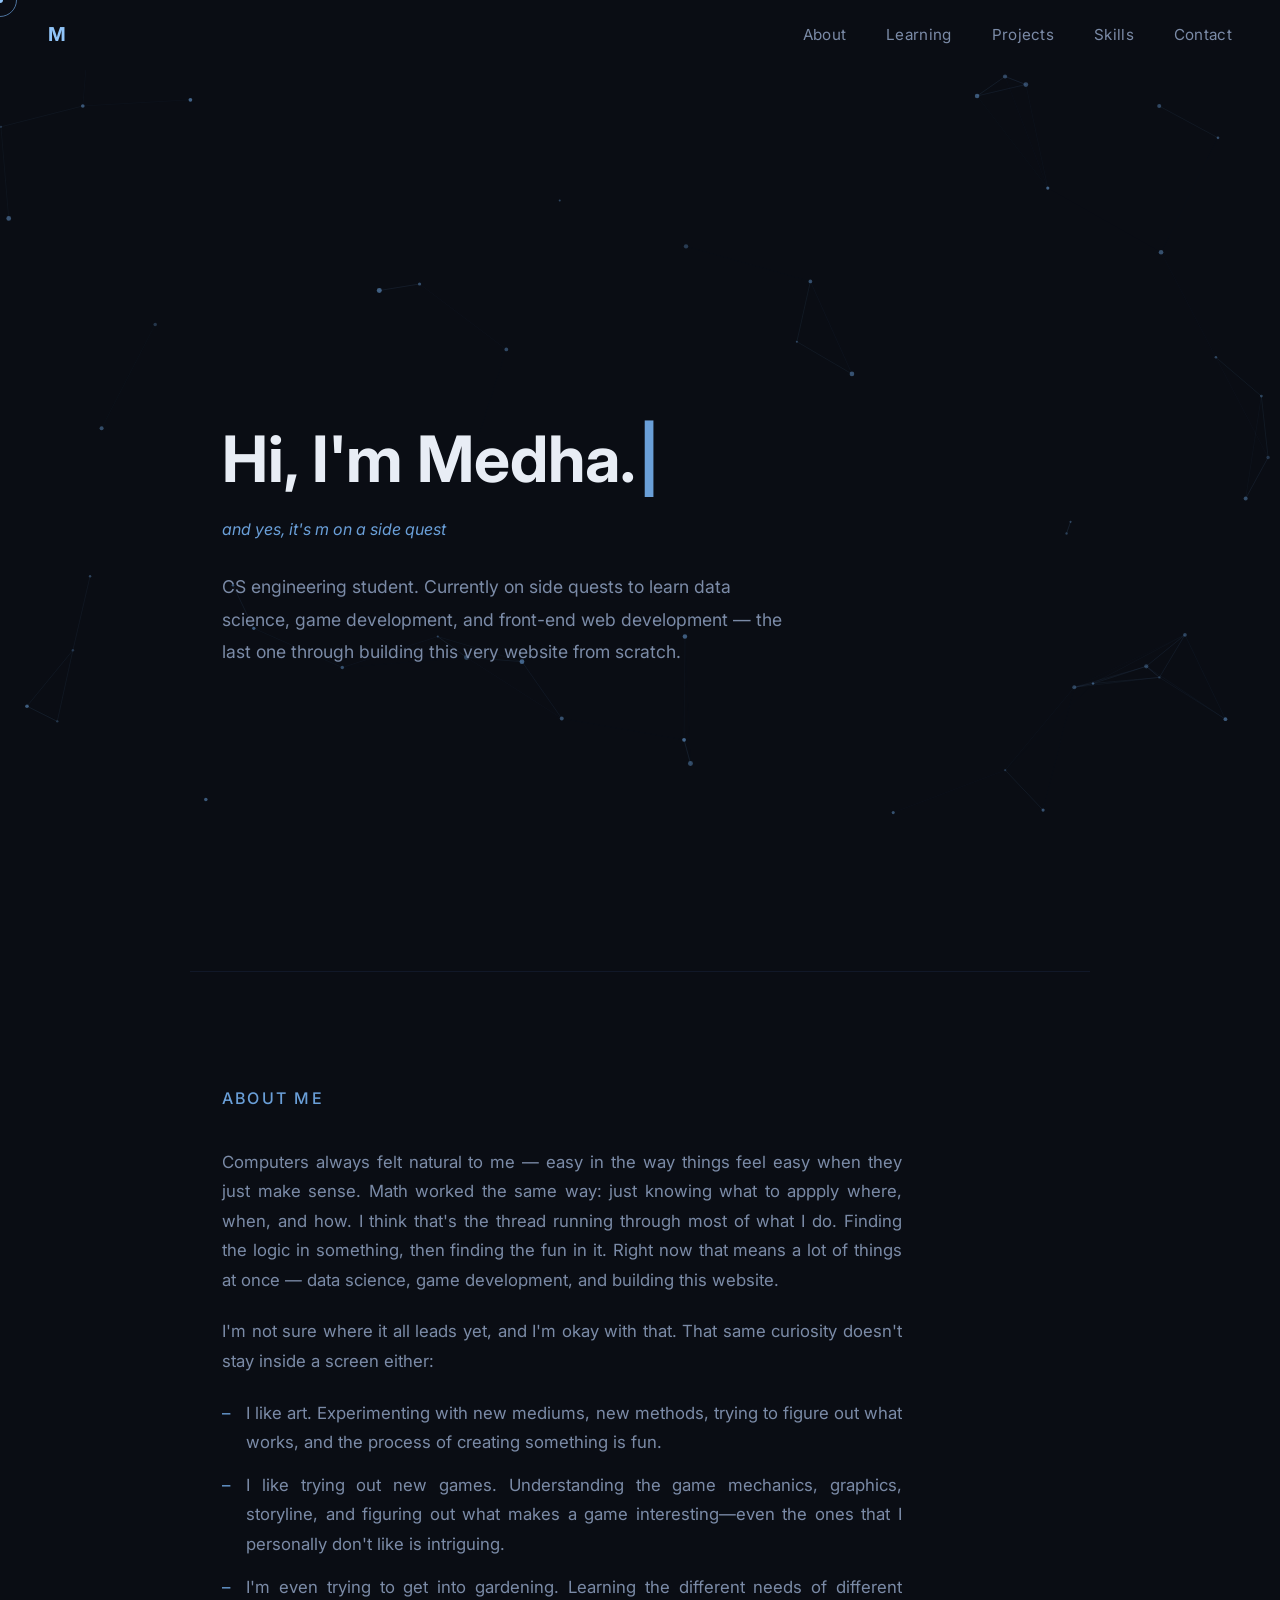
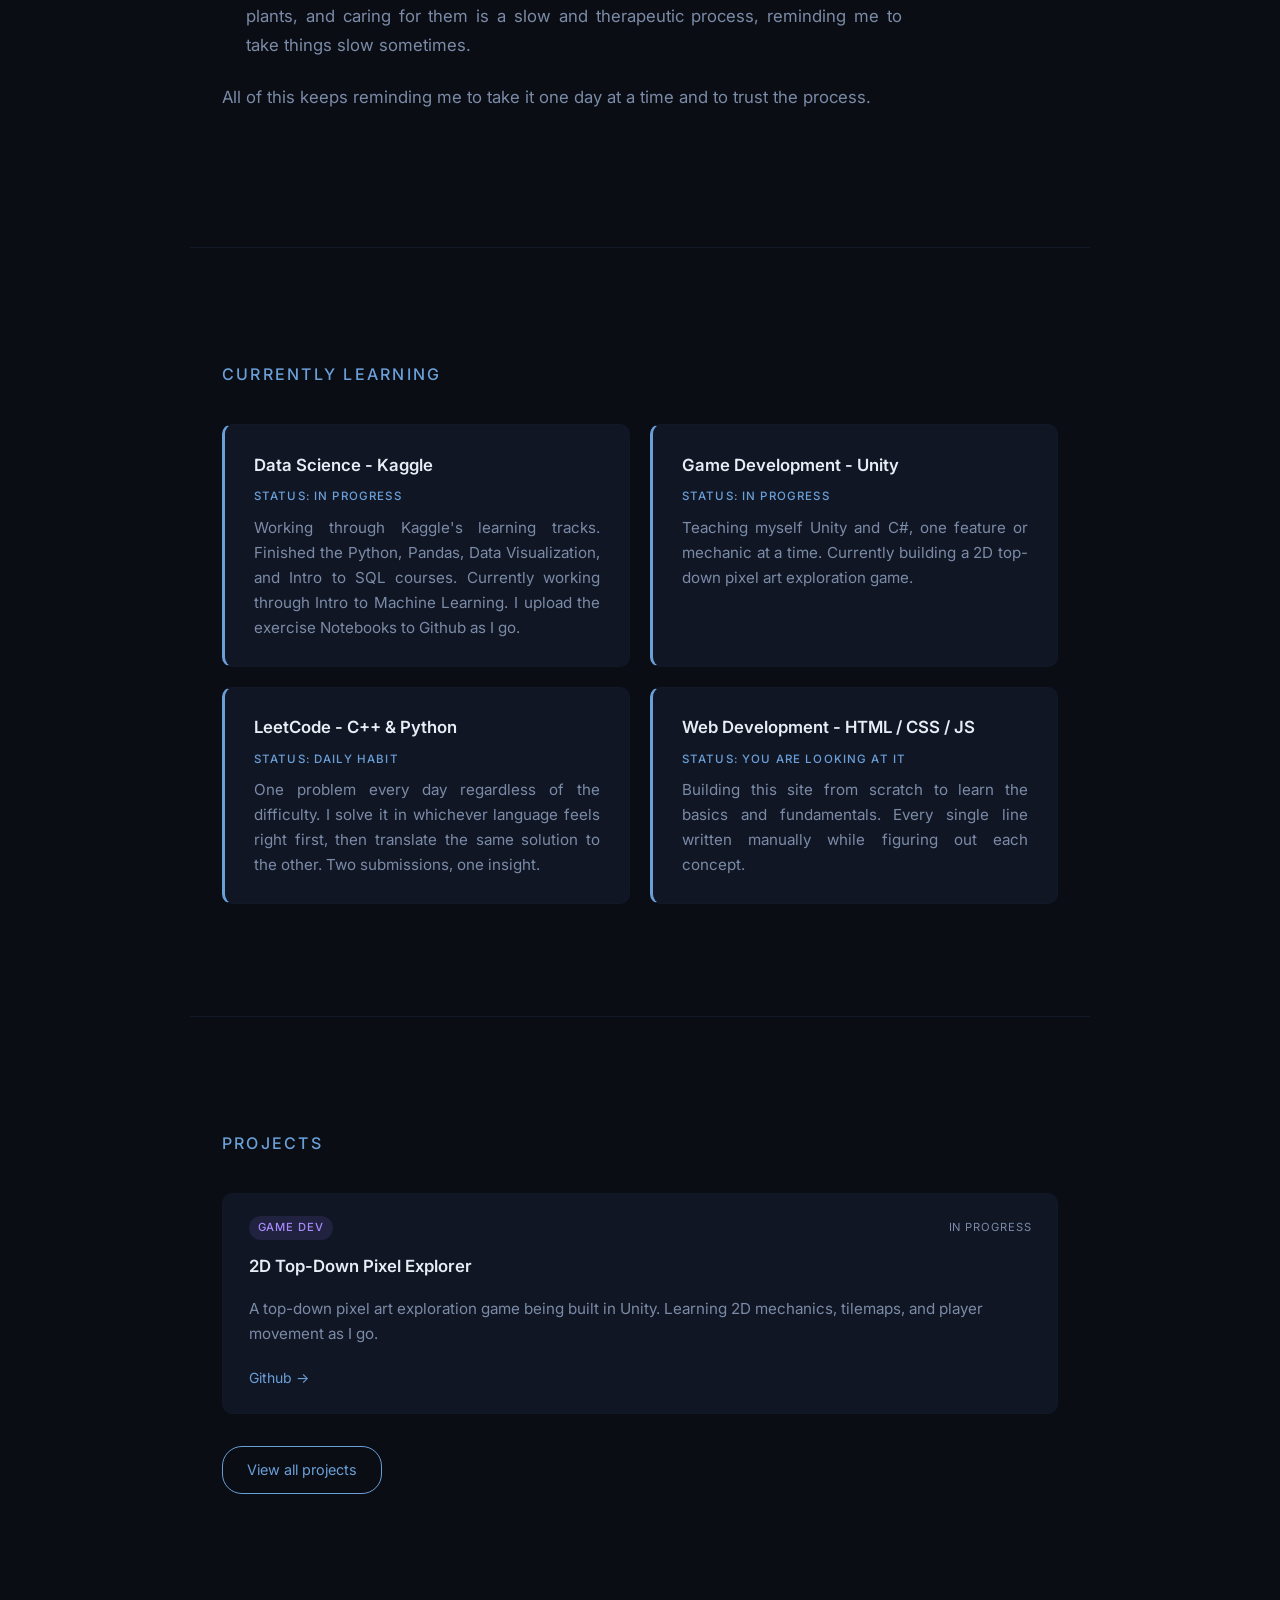
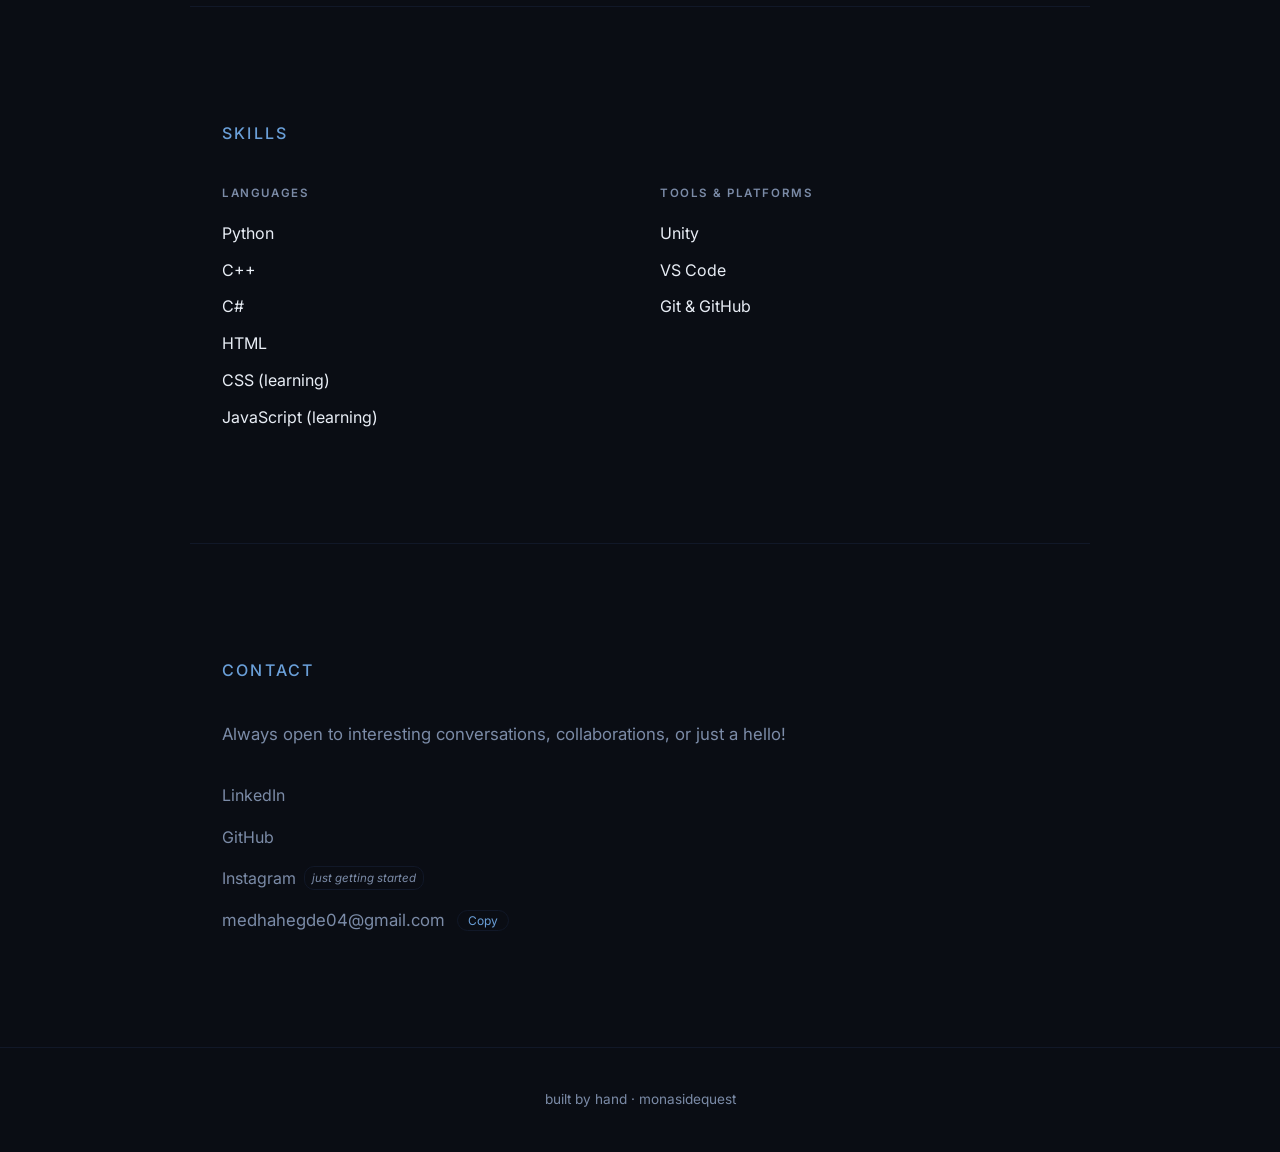
==== index.html @ fda913b6 "Update currently learning descriptions and fix HTML markup" ====
<!DOCTYPE html>
<html lang="en">
    <head>
        <meta charset="UTF-8" />
        <meta name="viewport" content="width=device-width, initial-scale=1.0" />
        <title>monasidequest</title>
        <link rel="preconnect" href="https://fonts.googleapis.com">
        <link href="https://fonts.googleapis.com/css2?family=Inter:wght@400;500;600;700&display=swap" rel="stylesheet">
        <link rel="stylesheet" href="style.css" />
    </head>

    <body>
        <nav id="navbar">
            <a href="#" class="nav-logo">M</a>
             <ul class="nav-links" id="nav-links">
                <li><a href="#about">About</a></li>
                <li><a href="#learning">Learning</a></li>
                <li><a href="#projects">Projects</a></li>
                <li><a href="#skills">Skills</a></li>
                <li><a href="#contact">Contact</a></li>
            </ul>

            <button class="hamburger" id="hamburger" aria-label="Toggle menu">
                <span></span>
                <span></span>
                <span></span>
            </button>
        </nav>
        <div class="nav-overlay" id="nav-overlay"></div>

        <section id="hero">
            <h1 id="hero-title"></h1>
            <p class="hero-tagline fade-in">and yes, it's m on a side quest</p>
            <p class="hero-intro fade-in">
                CS engineering student. Currently on side quests to learn data science,
                game development, and
                front-end web development — the last one through building this very website from scratch.
            </p>
        </section>

        <section id="about">
            <h2 class="reveal">About me</h2>
            <p class="reveal">
                Computers always felt natural to me — easy in the way things feel easy when they just make sense. 
                Math worked the same way: just knowing what to appply where, when, and how. I think that's the thread running 
                through most of what I do. Finding the logic in something, then finding the fun in it. Right now that means a 
                lot of things at once — data science, game development, and building this website. 
            </p>
            <p class="reveal">
                I'm not sure where it all leads yet, and I'm okay with that. 
                That same curiosity doesn't stay inside a screen either:
            </p>
                <ul>
                    <li class="reveal"> I like art. Experimenting with new mediums, new methods, trying to figure out what works, and the process 
                        of creating something is fun. </li>
                    <li class="reveal"> I like trying out new games. Understanding the game mechanics, graphics, storyline, and figuring out what 
                        makes a game interesting—even the ones that I personally don't like is intriguing. </li>
                    <li class="reveal"> I'm even trying to get into gardening. Learning the different needs of different plants, and caring for 
                        them is a slow and therapeutic process, reminding me to take things slow sometimes. </li>
                </ul> 
            <p class="reveal">
                All of this keeps reminding me to take it one day at a time and to trust the process.          
            </p>
            </section>

        <section id="learning">
            <h2 class="reveal">Currently learning</h2>
            <div class="cards-grid">
                <div class="learning-card reveal">
                    <h3>Data Science - Kaggle</h3>
                    <p class="card-status">Status: In Progress</p>
                    <p>
                        Working through Kaggle's learning tracks. Finished the Python, Pandas, Data Visualization, and Intro to SQL courses.
                        Currently working through Intro to Machine Learning.
                        I upload the exercise Notebooks to Github as I go. 
                    </p>
                </div>

                <div class="learning-card reveal">
                    <h3>Game Development - Unity</h3>
                    <p class="card-status">Status: In Progress</p>
                    <p>
                        Teaching myself Unity and C#, one feature or mechanic at a time.
                        Currently building a 2D top-down pixel art exploration game.
                    </p>
                </div>

                <div class="learning-card reveal">
                    <h3>LeetCode - C++ & Python</h3>
                    <p class="card-status">Status: Daily Habit</p>
                    <p>
                        One problem every day regardless of the difficulty. I solve it in whichever language feels right first, then 
                        translate the same solution to the other. Two submissions, one insight.
                    </p>
                </div>

                <div class="learning-card reveal">
                    <h3>Web Development - HTML / CSS / JS</h3>
                    <p class="card-status">Status: You are looking at it</p>
                    <p>
                        Building this site from scratch to learn the basics and fundamentals.
                        Every single line written manually while figuring out each concept.
                    </p>
                </div>
            </div>
        </section>

        <section id="projects">
            <h2>Projects</h2>
            <div class="cards-grid" id="featured-projects"></div>
            <div class="reveal" style="margin-top: 2rem;">
                <a href="projects.html" class="btn">View all projects</a>
            </div>
        </section>
        
        <section id="skills">
            <h2 class="reveal">Skills</h2>
            <div class="skills-grid">
                    <div class="skill-group reveal">
                    <h3>Languages</h3>
                    <ul>
                        <li>Python</li>
                        <li>C++</li>
                        <li>C#</li>
                        <li>HTML</li>
                        <li>CSS (learning)</li>
                        <li>JavaScript (learning)</li>
                    </ul>
                </div>

                <div class="skill-group reveal">
                    <h3>Tools & Platforms</h3>
                    <ul>
                        <li>Unity</li>
                        <li>VS Code</li>
                        <li>Git & GitHub</li>
                    </ul>
                </div>
            </div>
        </section>

        <section id="contact">
            <h2 class="reveal">Contact</h2>
            <p class="reveal" style="color: var(--muted); margin-bottom: 2rem;">
                Always open to interesting conversations, collaborations, or just a hello!
            </p>
            <div class="contact-links reveal">
                <a href="https://in.linkedin.com/in/medhahegde04" target="_blank" class="contact-link">LinkedIn</a>
                <a href="https://github.com/medhahegde04" target="_blank" class="contact-link">GitHub</a>
                <a href="https://instagram.com/thatdevsketchbook" target="_blank" class="contact-link">Instagram
                    <span class="coming-soon">just getting started</span>
                </a>
                <div class="email-row">
                    <span>medhahegde04@gmail.com</span>
                    <button class="copy-btn" onclick="copyEmail()"> Copy </button>
                    <span class="copy-confirm" id="copy-confirm"> Copied! </span>
                </div>
            </div>
        </section>

         <footer>
            <p>built by hand · monasidequest</p>
        </footer>

        <script src="projects-info.js"></script>
        <script src="script.js"></script>
    </body>
</html>
---- style.css ----
/* ---------- RESET ---------- */
/* Removes default margins and paddings of browsers. */
*, *::before, *::after {
    box-sizing: border-box;
    margin: 0;
    padding: 0;
}



/* ---------- CSS VARIABLES ---------- */
/* Defines the palette and settings. Use them with var(--variable-name). */
:root {
    --bg: #0a0d14;
    --surface: #101624;
    --border: #111828;
    --accent: #6a9fd8;
    --highlight: #90c4f8;
    --text: #e8edf5;
    --muted: #7b8ba7;
    --shadow: #6a9fd866;

    --tag-web-bg: #6a9fd826;
    --tag-ds-bg: #90c4f826;
    --tag-gamedev-bg: #8264dc26;
    --tag-other-bg: #64c89626;
 
    --tag-gamedev: #a78bfa;
    --tag-other: #78e3b8;
 
    --border-hover: #6a9fd880;
    --glow-soft: #6a9fd81a;
    --glow-ring: #6a9fd81f;
    --glow-btn: #6a9fd84d;
 

    --font: 'Inter', system-ui, sans-serif;
    --max-width: 900px;
    --section-gap: 7rem;
    --radius: 10px;
}



/* ---------- PARTICLE CANVAS ---------- */
/* Sits behind everything, fixed to the viewport. */
#particle-canvas {
    position: fixed;
    top: 0;
    left: 0;
    width: 100%;
    height: 100%;
    z-index: 0;
    pointer-events: none;
}

/* Push all content above the canvas. */
nav, section, footer, .nav-overlay {
    position: relative;
    z-index: 1;
}



/* ---------- CUSTOM CURSOR ---------- */
/* Hide the default cursor everywhere. */
body, a, button, .filter-btn, .btn {
    cursor: none;
}

/* Small dot — snaps to mouse instantly. */
#cursor-dot {
    width: 6px;
    height: 6px;
    background-color: var(--highlight);
    border-radius: 50%;
    position: fixed;
    top: 0;
    left: 0;
    pointer-events: none;
    z-index: 9999;
    transform: translate(-50%, -50%);
    transition: width 0.15s ease, height 0.15s ease;
}

/* Larger ring — follows with a lag. */
#cursor-ring {
    width: 34px;
    height: 34px;
    border: 1.5px solid var(--accent);
    border-radius: 50%;
    position: fixed;
    top: 0;
    left: 0;
    pointer-events: none;
    z-index: 9998;
    transform: translate(-50%, -50%);
    transition: width 0.2s ease, height 0.2s ease, border-color 0.2s ease;
    opacity: 0.7;
}

/* Both grow when hovering interactive elements. */
body.cursor-hover #cursor-dot {
    width: 8px;
    height: 8px;
}

body.cursor-hover #cursor-ring {
    width: 48px;
    height: 48px;
    border-color: var(--highlight);
    opacity: 1;
}



/* ---------- BODY ---------- */
/* Base style for all the elements in the body. */
body {
    background-color: var(--bg);
    color: var(--text);
    font-family: var(--font);
    font-size: 1.05rem;
    line-height: 1.75;
    padding-top: 4.5rem;
    -webkit-font-smoothing: antialiased;
}



/* ---------- LINKS ---------- */
/* Base style for all the links. */
a {
    color: var(--accent);
    text-decoration: none;
    transition: color 0.2s ease;
}

a:hover {
    color: var(--highlight);
}



/* ---------- NAVIGATION ---------- */
/* Basic styling – fixed to the top of the screen with the logo on the left and links on the right. */
nav {
    position: fixed;
    top: 0; 
    left: 0;
    right: 0;
    z-index: 100;
    background-color: var(--bg);
    border-bottom: 1px solid transparent;
    display: flex;
    align-items: center;
    justify-content: space-between;
    padding: 1.1rem 3rem;
    transition: border-color 0.3s ease, background-color 0.3s ease;
}

/* Scrolled state – added by JS when page scrolls down. */
nav.scrolled {
    border-bottom-color: var(--border);
    background-color: #0a0d14eb;
    backdrop-filter: blur(10px);
}

/* Logo – basic styling. */
.nav-logo {
    font-size: 1.2rem;
    font-weight: 700;
    color: var(--highlight);
    letter-spacing: 0.05em;
    text-decoration: none;
    transition: color 0.2s ease;
}

.nav-logo:hover {
    color: var(--text);
}

/* Navigation links – removes bullet points and displays the links in a row. */
.nav-links {
    display: flex;
    gap: 2.5rem;
    list-style: none;
}

/* Individual navigation links – muted by default and animated underline that grows on hover. */
.nav-links a {
    font-size:  0.95rem;
    color: var(--muted);
    letter-spacing: 0.02em;
    transition: color 0.2s ease;
    position: relative;
    padding-bottom: 3px;
}

.nav-links a::after {
    content: '';
    position: absolute;
    bottom: 0;
    left: 0;
    width: 0;
    height: 1px;
    background-color: var(--accent);
    transition: width 0.25s ease;
}

.nav-links a:hover, .nav-links a.active {
    color: var(--text);
}

.nav-links a.active::after, .nav-links a:hover::after {
    width: 100%;
}



/* ---------- HERO ---------- */
/* Fills content to the screen. */
#hero {
    padding-top: calc(var(--section-gap) + 3rem);
    min-height: 100vh;
    display: flex;
    flex-direction: column;
    justify-content: center;
}

h1 {
    font-size: clamp(2.6rem, 6vw, 4rem);
    font-weight: 700;
    line-height: 1.15;
    color: var(--text);
    margin-bottom: 1rem;
    min-height: 1.2em;
}

/* Blinking cursor animation on title. */
#hero-title::after {
    content: '|';
    color: var(--accent);
    animation: blink 1s step-end infinite;
    margin-left: 2px;
}

@keyframes blink {
    0%, 100% {opacity: 1;}
    50% {opacity: 0;}
}

/* Tagline styling. */
.hero-tagline {
    font-size: 1rem;
    color: var(--accent);
    margin-bottom: 1.75rem;
    font-style: italic;
}

/* Styling intro paragraph. */
.hero-intro {
    font-size: 1.1rem;
    color: var(--muted);
    max-width: 580px;
    line-height: 1.85;
}

/* Elements are visible only after JS finishes typing the tile.  */
.fade-in {
    opacity: 0;
    transition: opacity 0.9s ease;
}

.fade-in.visible {
    opacity: 1;
}



/* ---------- SECTION ---------- */
/* Basic styling for all sections. */
section {
    max-width: var(--max-width);
    margin: 0 auto;
    padding: var(--section-gap) 2rem;
    border-bottom: 1px solid var(--border);
}

section:last-of-type {
    border-bottom: none;
}

/* Basic styling for section titles and subheadings. */
h2 {
    font-size: 1rem;
    font-weight: 500;
    color: var(--accent);
    text-transform: uppercase;
    letter-spacing: 0.14em;
    margin-bottom: 2.25rem;
}

h3 {
    font-size: 1.05rem;
    font-weight: 600;
    color: var(--text);
    margin-bottom: 0.4rem;
}



/* ---------- ABOUT ME SECTION ---------- */
/* Styling for the paragraphs under the "about me" section. */
#about p {
    font-size: 1.05rem;
    color: var(--muted);
    margin-bottom: 1.4rem;
    max-width: 680px;
    text-align: justify;
}

#about ul {
    list-style: none;
    display: flex;
    flex-direction: column;
    gap: 0.85rem;
    margin-bottom: 1.4rem;
    max-width: 680px;
}

#about ul li {
    font-size: 1.05rem;
    color: var(--muted);
    padding-left: 1.5rem;
    position: relative;
    text-align: justify;
}

#about ul li::before {
    content: '–';
    position: absolute;
    left: 0;
    color: var(--accent);
}

/* Reveals elements as page scrolls down. */
.reveal {
    opacity: 0;
    transform: translateY(24px);
    transition: opacity 0.55s ease, transform 0.55s ease;
}

.reveal.visible {
    opacity: 1;
    transform: translateY(0);
}



/* ---------- CURRENTLY LEARNING SECTION ---------- */
/* Styling for cards grid. */
.cards-grid {
    display: grid;
    grid-template-columns: repeat(auto-fit, minmax(280px, 1fr));
    gap: 1.25rem;
}

/* Styling for each learning card. */
.learning-card {
    background-color: var(--surface);
    border: 1px solid var(--border);
    border-left: 3px solid var(--accent);
    border-radius: var(--radius);
    padding: 1.6rem 1.8rem;
    transition: border-left-color 0.25s ease, transform 0.25s ease, box-shadow 0.25s ease;
}

.learning-card:hover {
    border-left-color: var(--highlight);
    transform: translateY(-3px);
    box-shadow: 0 8px 30px var(--shadow);
}

/* Styling for card status. */
.card-status {
    font-size: 0.72rem;
    color: var(--accent);
    text-transform: uppercase;
    letter-spacing: 0.1em;
    margin-bottom: 0.4rem;
    font-weight: 500;
}

/* Styling for card description. */
.learning-card p:last-child {
    font-size: 0.95rem;
    color: var(--muted);
    margin-top: 0.5rem;
    line-height: 1.65;
    text-align: justify;
}



/* ---------- PROJECTS SECTION ---------- */
/* Styling for project cards. */
.project-card {
    background-color: var(--surface);
    border: 1px solid var(--border);
    border-radius: var(--radius);
    padding: 1.4rem 1.6rem;
    display: flex;
    flex-direction: column;
    gap: 0.5rem;
    transition: border-color 0.25s ease, box-shadow 0.25s ease;
}
 
.project-card:hover {
    border-color: var(--border-hover);
    box-shadow: 0 8px 40px var(--glow-ring), 0 0 0 1px var(--glow-soft);
}

.project-card-header {
    display: flex;
    align-items: center;
    justify-content: space-between;
    margin-bottom: 0.25rem;
}

.project-tag {
    font-size: 0.7rem;
    font-weight: 500;
    text-transform: uppercase;
    letter-spacing: 0.08em;
    padding: 2px 9px;
    border-radius: 20px;
}

.tag-web {
    background: var(--tag-web-bg);
    color: var(--accent);
}
.tag-ds {
    background: var(--tag-ds-bg);
    color: var(--highlight);
}
.tag-gamedev {
    background: var(--tag-gamedev-bg);
    color: var(--tag-gamedev);
}
.tag-other {
    background: var(--tag-other-bg);
    color: var(--tag-other);
}

.project-status {
    font-size: 0.7rem;
    color: var(--muted);
    text-transform: uppercase;
    letter-spacing: 0.08em;
}

.project-card p {
    font-size: 0.95rem;
    color: var(--muted);
    line-height: 1.65;
    flex: 1;
}

.project-links {
    margin-top: 0.75rem;
    display: flex;
    gap: 1rem;
}

.project-link {
    font-size: 0.875rem;
    color: var(--accent);
    transition: color 0.2s ease;
}

.project-link:hover {
    color: var(--highlight);
}

.projects-empty {
    font-size: 0.95rem;
    color: var(--muted);
    font-style: italic;
 }

/* Project grid display styling. */
.projects-full-grid {
    display: grid;
    grid-template-columns: repeat(auto-fill, minmax(280px, 1fr));
    gap: 1.25rem;
    margin-top: 1.5rem;
}

/* Styling the filter bar and buttons. */
.filter-bar {
    display: flex;
    gap: 0.75rem;
    flex-wrap: wrap;
    margin-bottom: 0.5rem;
}

.filter-btn {
    background: none;
    border: 1px solid var(--border);
    color: var(--muted);
    font-size: 0.85rem;
    font-family: var(--font);
    padding: 0.45rem 1.1rem;
    border-radius: 20px;
    transition: all 0.2s ease;
}

.filter-btn:hover {
    border-color: var(--accent);
    color: var(--text);
}

.filter-btn.active {
    background-color: var(--accent);
    border-color: var(--accent);
    color: var(--bg);
    font-weight: 600;
}

/* Styling for buttons. */
.btn {
    display: inline-block;
    border: 1px solid var(--accent);
    color: var(--accent);
    font-size: 0.9rem;
    font-family: var(--font);
    padding: 0.65rem 1.5rem;
    border-radius: 20px;
    transition: all 0.25s ease;
    text-decoration: none;
}

.btn:hover {
    background-color: var(--accent);
    color: var(--bg);
    box-shadow: 0 0 20px var(--glow-btn);
}

.hidden {
    display: none;
}



/* ---------- SKILLS SECTION ---------- */
/* Styling the skills grid/section. */
.skills-grid {
    display: grid;
    grid-template-columns: repeat(auto-fit, minmax(180px, 1fr));
    gap: 2.5rem;
}

.skill-group h3 {
    font-size: 0.72rem;
    font-weight: 600;
    color: var(--muted);
    text-transform: uppercase;
    letter-spacing:  0.14em;
    margin-bottom: 1rem;
}

.skill-group ul {
    list-style: none;
    display: flex;
    flex-direction: column;
    gap: 0.55rem;
}

.skill-group ul li {
    font-size: 1rem;
    color: var(--text);
}



/* ---------- CONTACT SECTION ---------- */
/* Styling the links. */
.contact-links {
    display: flex;
    flex-direction: column;
    gap: 0.85rem;
    align-items: flex-start;
}

.contact-link {
    display: inline-flex;
    align-items: center;
    gap: 0.5rem;
    font-size: 1rem;
    color: var(--muted);
    background: none;
    border: none;
    font-family: var(--font);
    cursor: pointer;
    padding: 0;
    transition: color 0.2s ease;
    text-decoration: none;
}

.contact-link:hover {
    color: var(--text);
}

.coming-soon {
    font-size: 0.72rem;
    color: var(--muted);
    border: 1px solid var(--border);
    padding: 1px 7px;
    border-radius: 10px;
    font-style: italic;
}

.copy-confirm {
    font-size: 0.78rem;
    color: var(--accent);
    opacity: 0;
    transition: opacity 0.2s ease;
}

.copy-confirm.show { 
    opacity: 1; 
}

.email-row {
    display: flex;
    align-items: center;
    gap: 0.75rem;
    color: var(--muted);
}

.copy-btn {
    font-size: 0.75rem;
    font-family: var(--font);
    color: var(--accent);
    background: none;
    border: 1px solid var(--border);
    padding: 2px 10px;
    border-radius: 20px;
    cursor: pointer;
    transition: all 0.2s ease;
}

.copy-btn:hover {
    background-color: var(--accent);
    color: var(--bg);
    border-color: var(--accent);
}



/* ---------- FOOTER ---------- */
/* Styling for the footer. */
footer {
    text-align: center;
    padding: 2.5rem;
    font-size: 0.85rem;
    color: var(--muted);
    border-top: 1px solid var(--border);
}



/* ---------- RESPONSIVE ---------- */
/* Adjustments for mobile screens. */
@media (max-width: 700px) {
    section {
        padding: 4.5rem 1.5rem;
    }

    h1 {
        font-size: clamp(2rem, 10vw, 2.8rem);
    }
    
    /* Overlay behind the dropdown menu. */
    .nav-overlay {
        display: none;
        position: fixed;
        top: 0;
        left: 0;
        right: 0;
        bottom: 0;
        background-color: #0a0d1480;
        z-index: 99;
    }

    .nav-overlay.open {
        display: block;
    }

    /* Hamburger button. */
    .hamburger {
        display: flex;
        flex-direction: column;
        gap: 5px;
        background: none;
        border: none;
        outline: none;
        cursor: pointer;
        padding: 4px;
        z-index: 200;
    }

    .hamburger span {
        display: block;
        width: 20px;
        height: 1.5px;
        background-color: var(--muted);
        border-radius: 2px;
        transition: transform 0.3s ease, opacity 0.3s ease;
    }

    /* Animate hamburger into an X when menu is open. */
    .hamburger.open span:nth-child(1) {
        transform: translateY(7px) rotate(45deg);
    }

    .hamburger.open span:nth-child(2) {
        opacity: 0;
    }

    .hamburger.open span:nth-child(3) {
        transform: translateY(-7px) rotate(-45deg);
    }

    /* Hide the nav links by default on mobile. */
    .nav-links {
        display: none;
        flex-direction: column;
        gap: 0;
        position: absolute;
        top: 100%;
        left: 0;
        right: 0;
        background-color: var(--surface);
        border-bottom: 1px solid var(--border);
        padding: 0.5rem 0;
        list-style: none;
    }

    .nav-links.open {
        display: flex;
    }

    .nav-links li a {
        display: block;
        padding: 0.85rem 1.5rem;
        font-size: 0.95rem;
        color: var(--muted);
        border-left: 2px solid transparent;
        transition: color 0.2s ease, border-color 0.2s ease, background-color 0.2s ease;
    }

    .nav-links li a:hover, .nav-links li a.active {
        color: var(--text);
        border-left-color: var(--accent);
        background-color: var(--bg);
    }

    .nav-links a::after {
        display: none;
    }
}

/* Hide hamburger on desktop. */
@media (min-width: 701px) {
    .hamburger {
        display: none;
    }
}
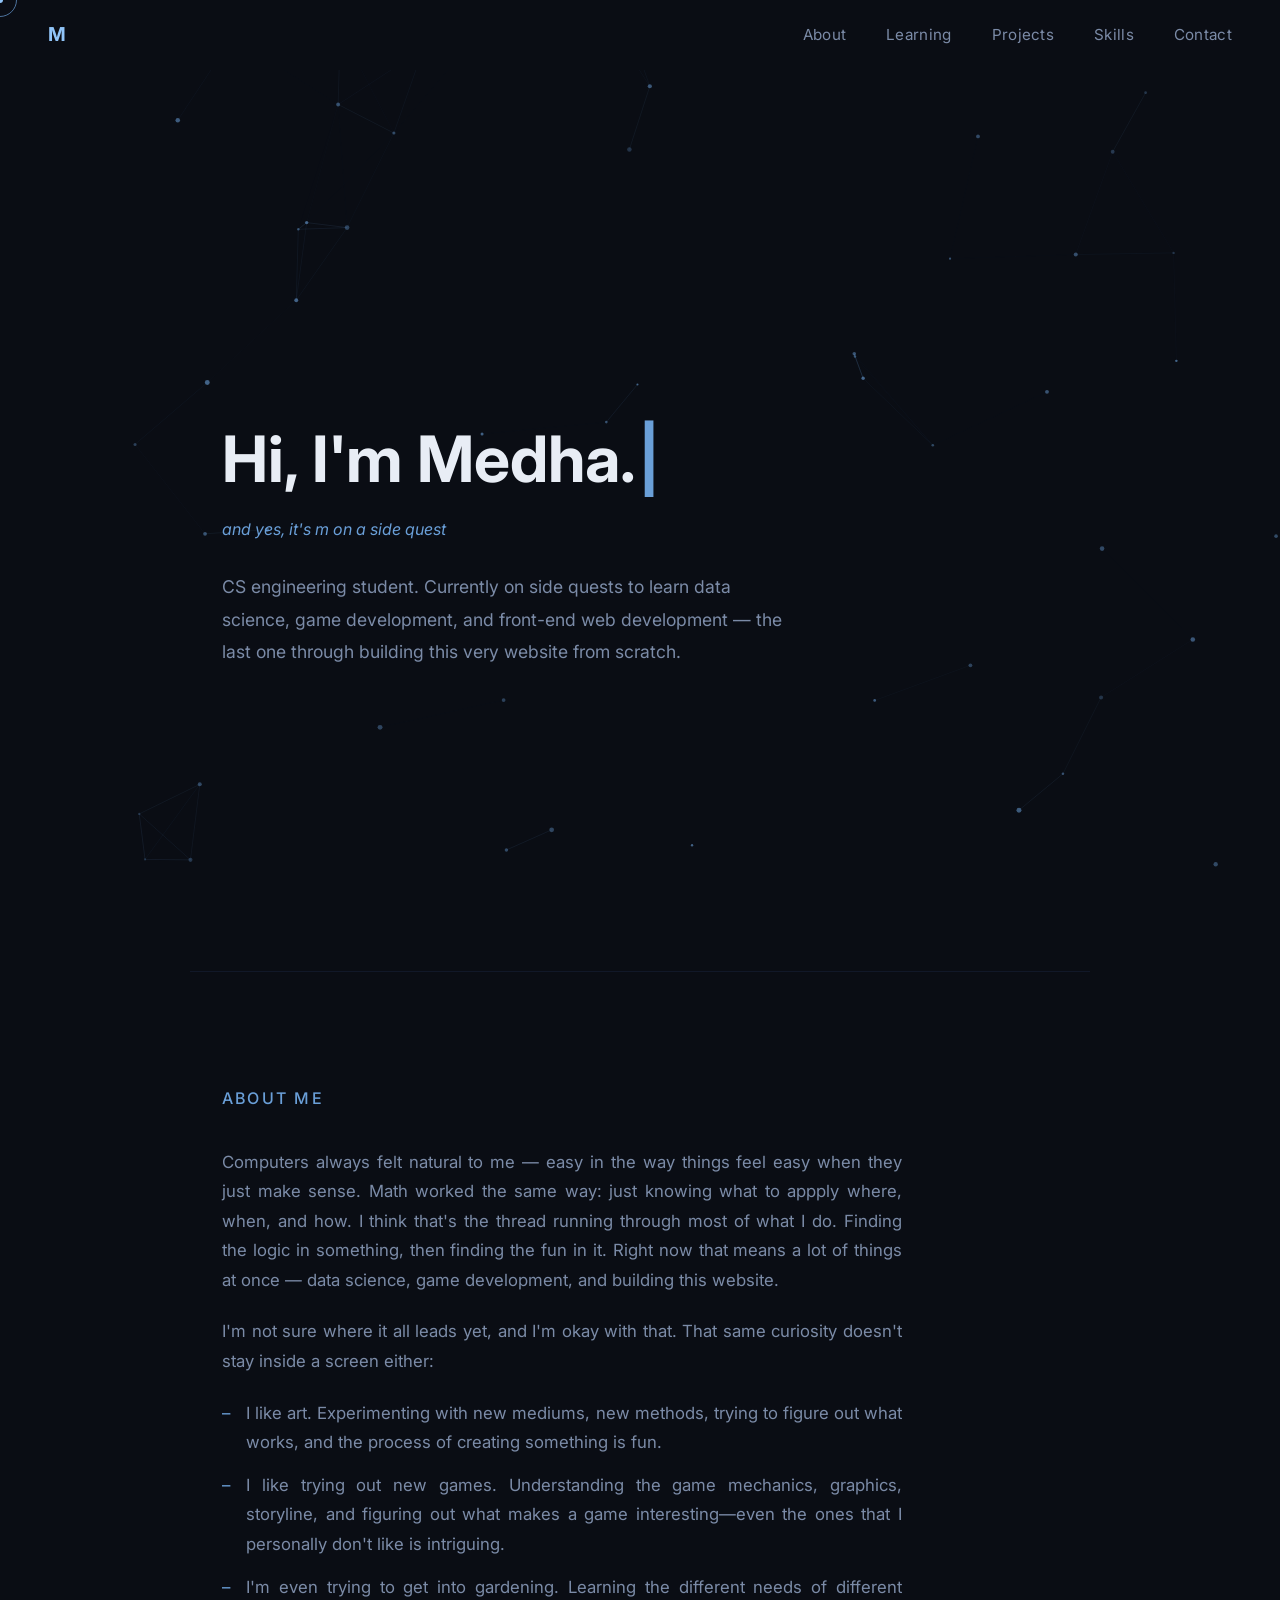
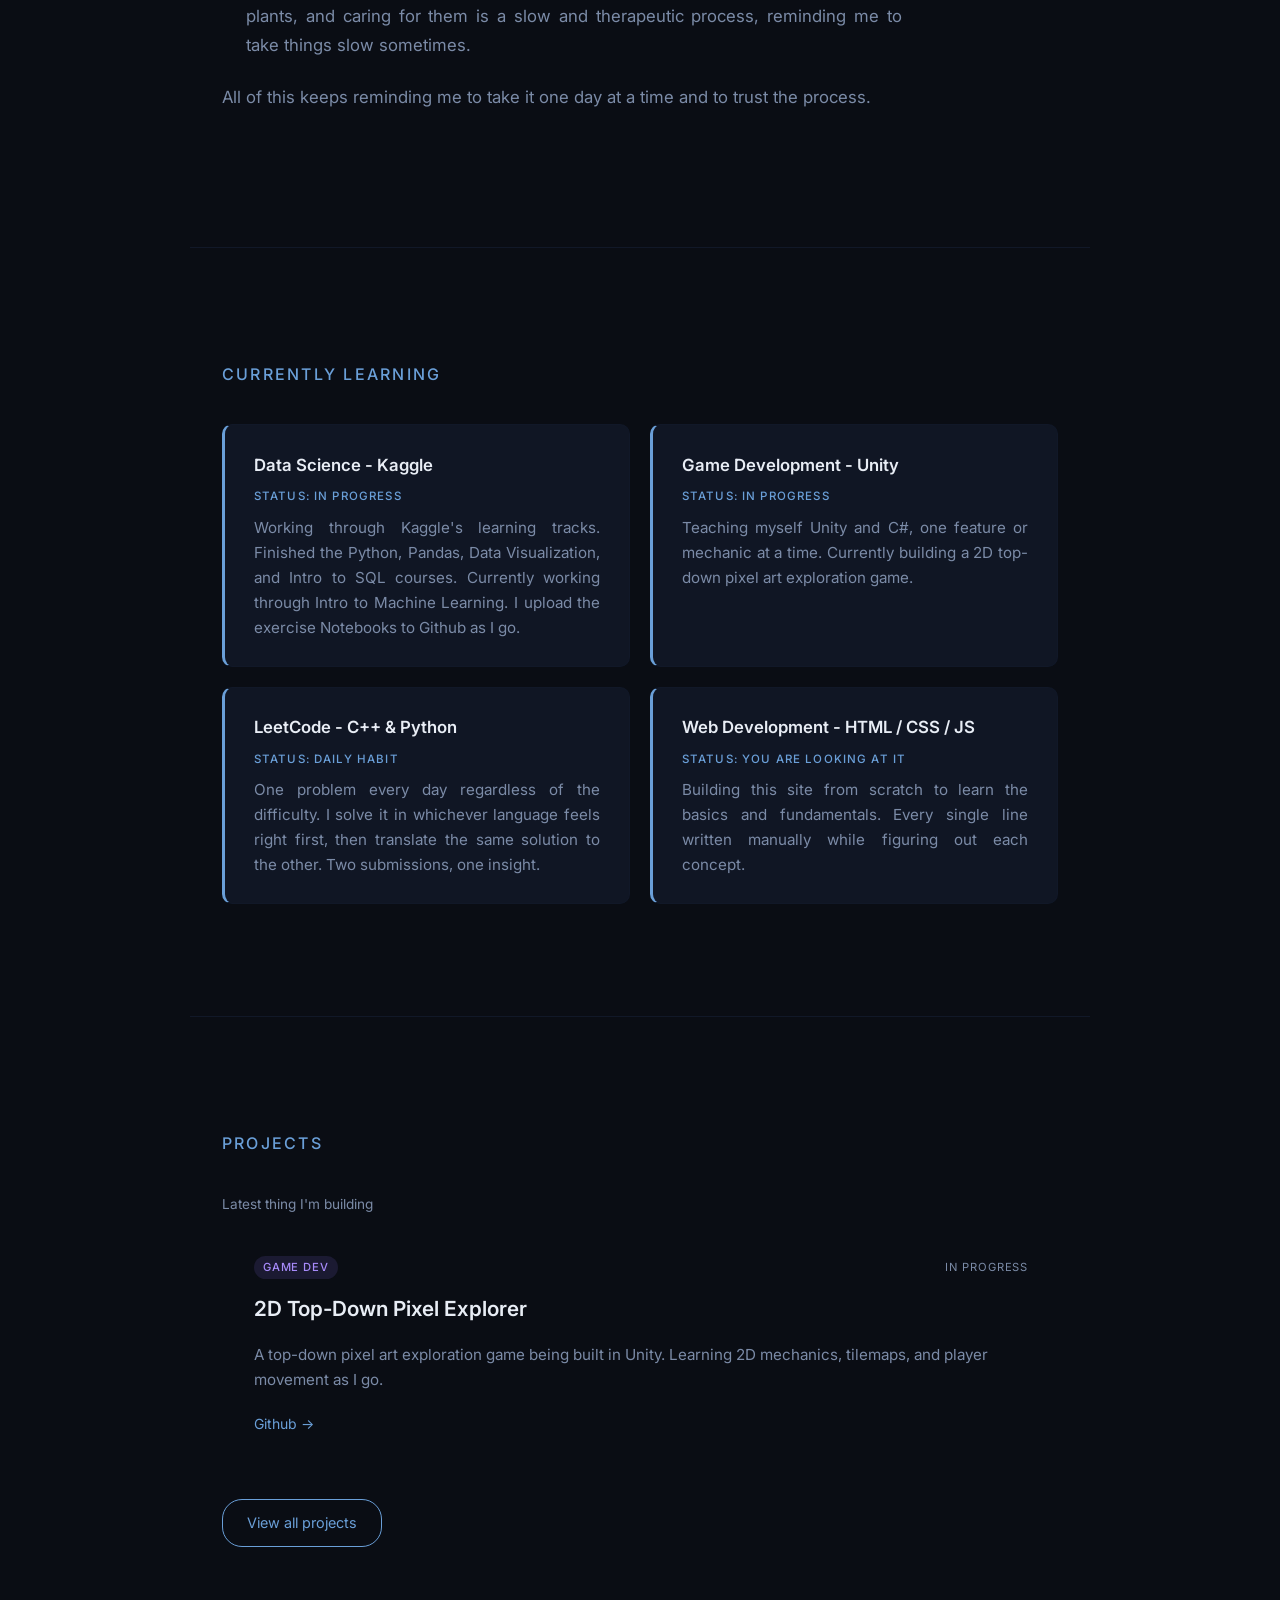
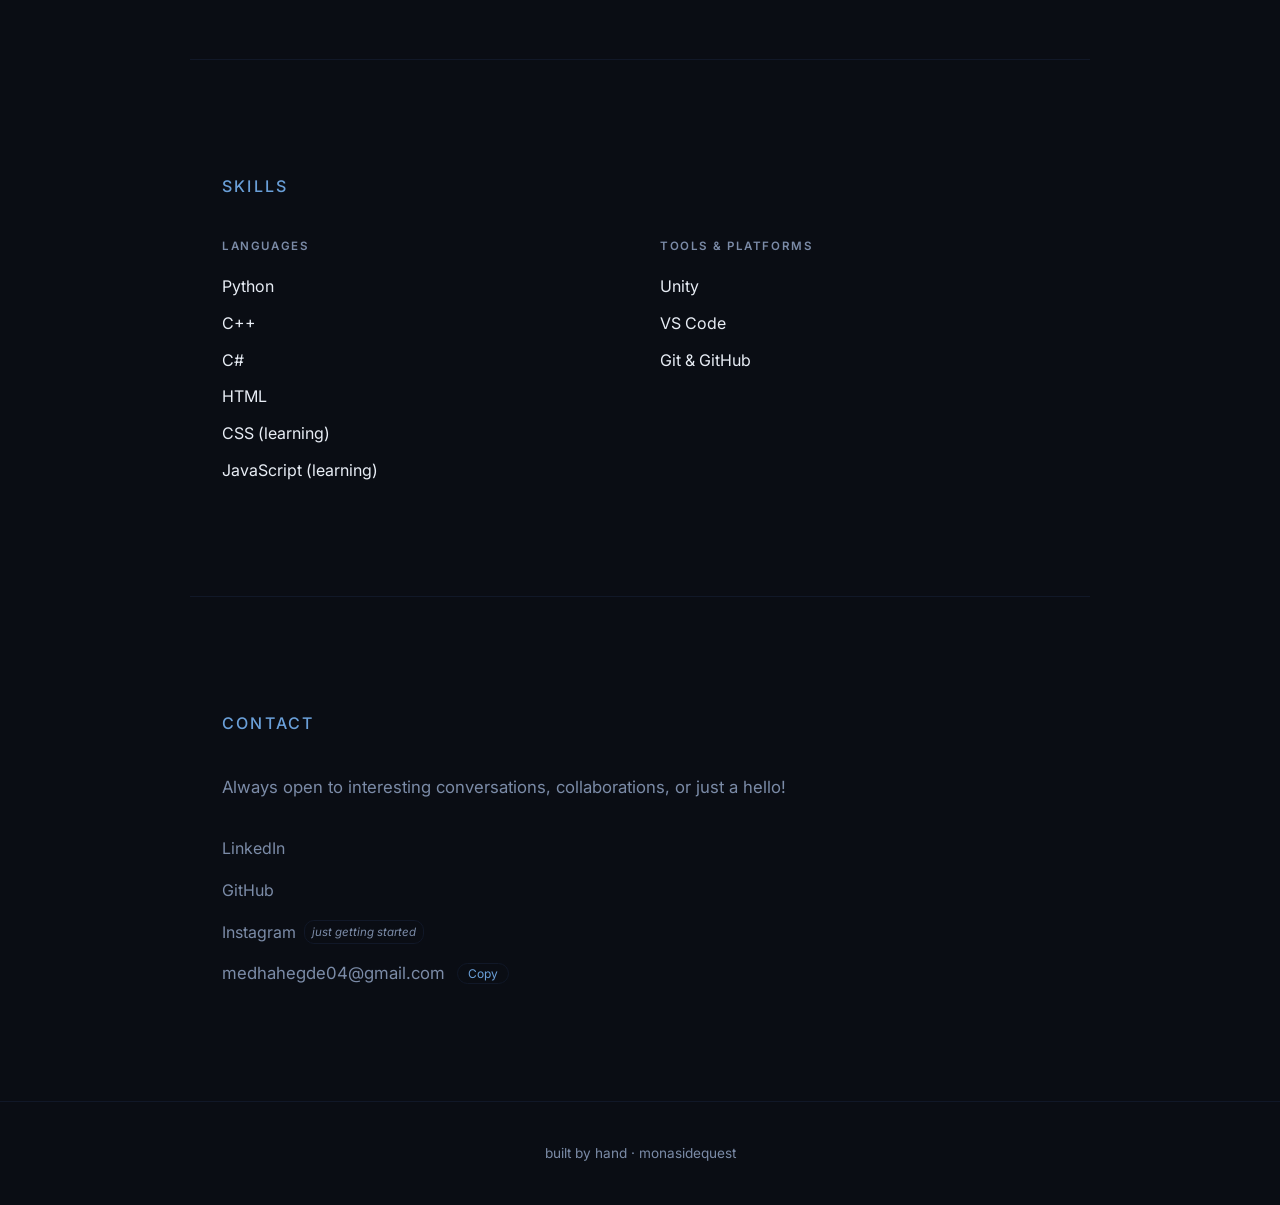
==== commit 5cdd72e0: "Add featured project layout with tilt effect" ====
--- a/index.html
+++ b/index.html
@@ -107,7 +107,8 @@
 
         <section id="projects">
             <h2>Projects</h2>
-            <div class="cards-grid" id="featured-projects"></div>
+            <p class="reveal projects-eyebrow">Latest thing I'm building</p>
+            <div class="cards-grid featured-single" id="featured-projects"></div>
             <div class="reveal" style="margin-top: 2rem;">
                 <a href="projects.html" class="btn">View all projects</a>
             </div>
--- a/style.css
+++ b/style.css
@@ -405,6 +405,35 @@
 
 /* ---------- PROJECTS SECTION ---------- */
 /* Styling for project cards. */
+.featured-single .project-card {
+    background-color: transparent;
+    border: 1px solid transparent;
+    border-left: 3px solid transparent;
+    border-radius: var(--radius);
+    padding: 1.8rem 1.8rem;
+    transition: background-color 0.3s ease, border-color 0.3s ease,
+                transform 0.15s ease, box-shadow 0.3s ease;
+    transform-style: preserve-3d;
+    will-change: transform;
+}
+
+.featured-single .project-card h3 {
+    font-size: 1.3rem;
+}
+
+.featured-single .project-card:hover {
+    background-color: var(--surface);
+    border-color: var(--border);
+    border-left-color: var(--highlight);
+    box-shadow: 0 12px 45px var(--glow-ring), 0 0 0 1px var(--glow-soft);
+}
+
+.projects-eyebrow {
+    font-size: 0.85rem;
+    color: var(--muted);
+    margin-bottom: 0.6rem;
+}
+
 .project-card {
     background-color: var(--surface);
     border: 1px solid var(--border);
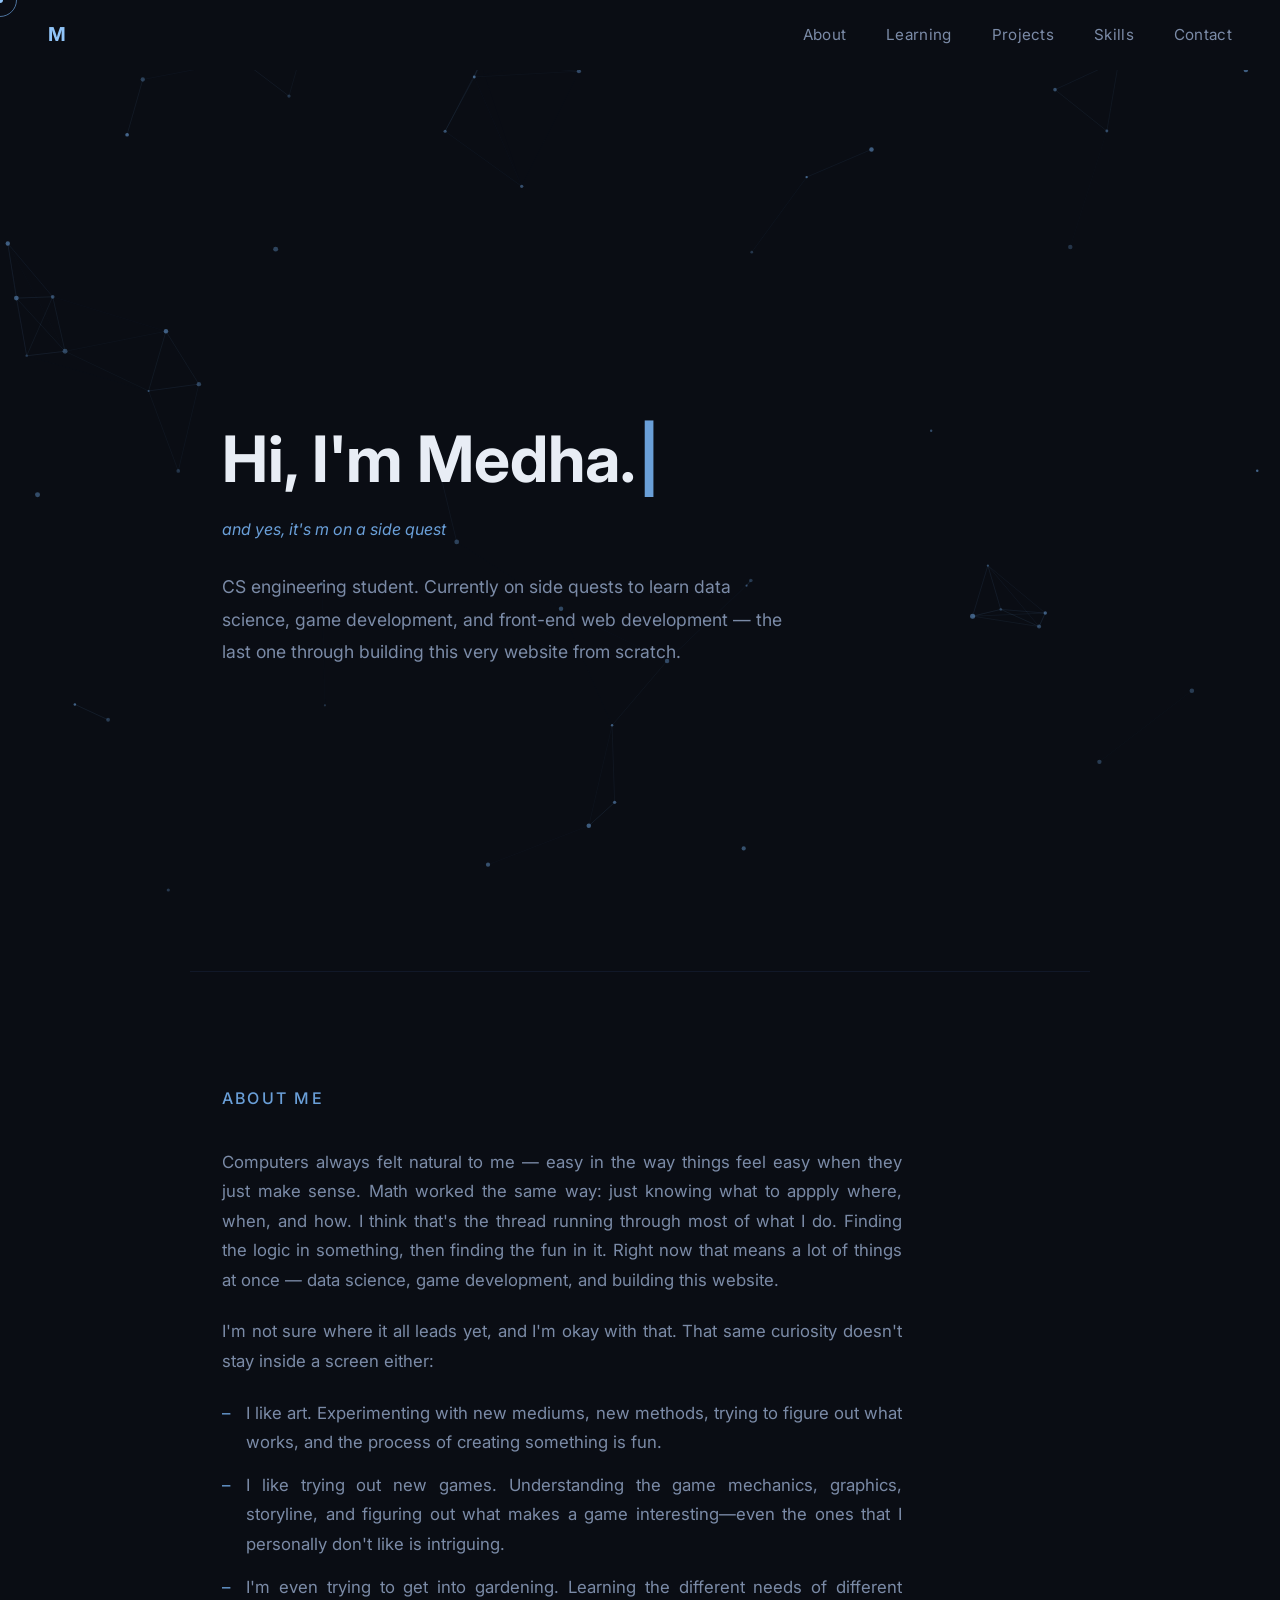
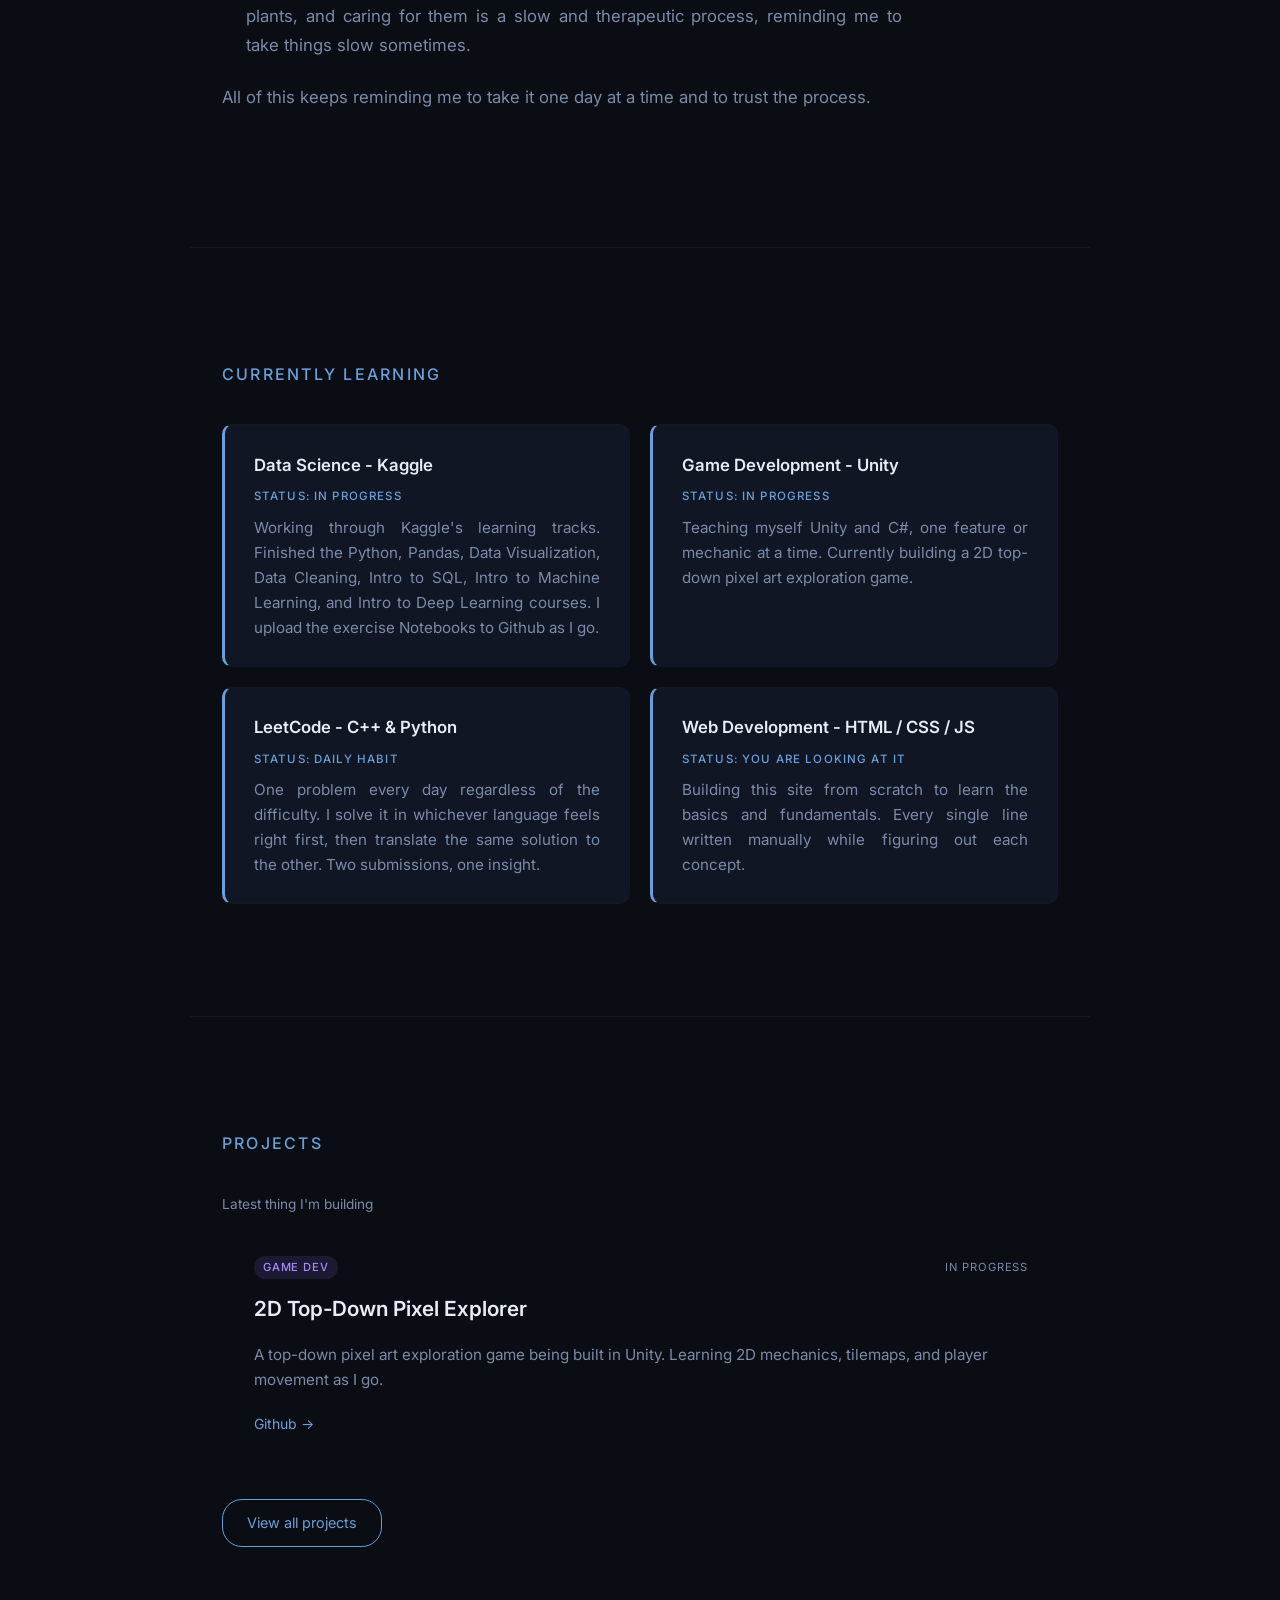
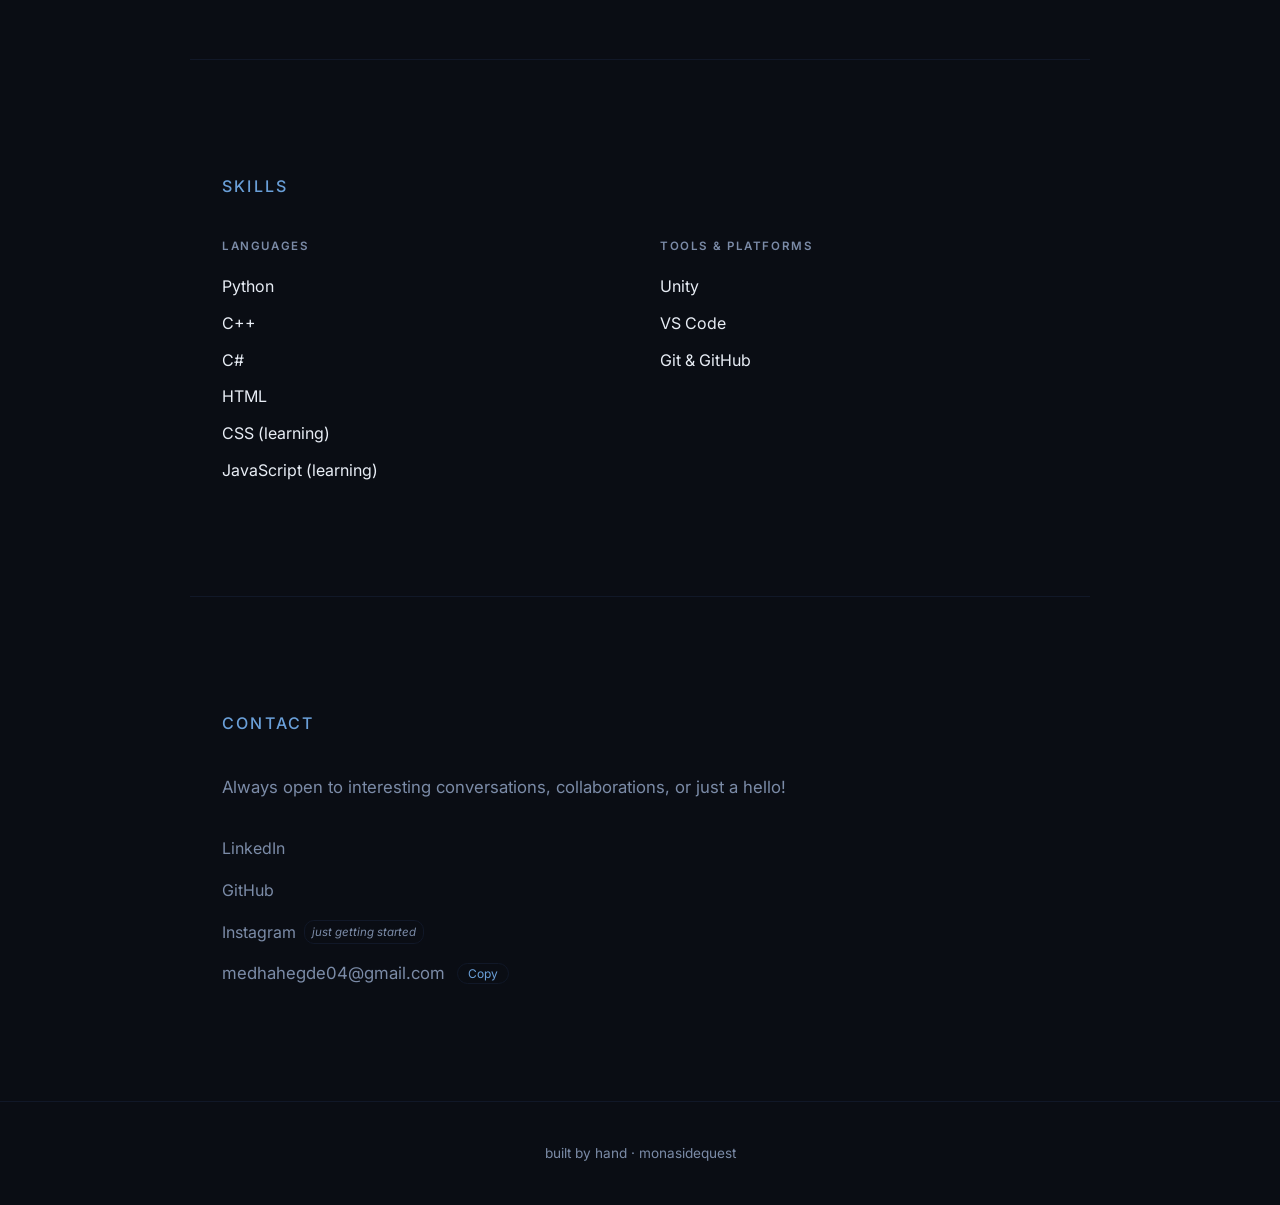
==== commit 8e822947: "Update Kaggle course progress" ====
--- a/index.html
+++ b/index.html
@@ -70,8 +70,7 @@
                     <h3>Data Science - Kaggle</h3>
                     <p class="card-status">Status: In Progress</p>
                     <p>
-                        Working through Kaggle's learning tracks. Finished the Python, Pandas, Data Visualization, and Intro to SQL courses.
-                        Currently working through Intro to Machine Learning.
+                        Working through Kaggle's learning tracks. Finished the Python, Pandas, Data Visualization, Data Cleaning, Intro to SQL, Intro to Machine Learning, and Intro to Deep Learning courses.
                         I upload the exercise Notebooks to Github as I go. 
                     </p>
                 </div>
--- a/style.css
+++ b/style.css
@@ -807,4 +807,54 @@
     .hamburger {
         display: none;
     }
+}
+
+
+
+/* ---------- CREATIVE SECTION ---------- */
+.creative-grid {
+    display: grid;
+    grid-template-columns: repeat(auto-fill, minmax(220px, 1fr));
+    gap: 1.25rem;
+    margin-top: 1.5rem;
+}
+
+.creative-card {
+    background-color: var(--surface);
+    border: 1px solid var(--border);
+    border-radius: var(--radius);
+    overflow: hidden;
+    transition: border-color 0.25s ease, box-shadow 0.25s ease, transform 0.25s ease;
+}
+
+.creative-card:hover {
+    border-color: var(--border-hover);
+    box-shadow: 0 8px 40px var(--glow-ring), 0 0 0 1px var(--glow-soft);
+    transform: translateY(-3px);
+}
+
+.creative-card img {
+    width: 100%;
+    height: 200px;
+    object-fit: cover;
+    display: block;
+}
+
+.creative-card-body {
+    padding: 0.9rem 1.1rem;
+}
+
+.creative-card-body .project-tag {
+    margin-bottom: 0.5rem;
+    display: inline-block;
+}
+
+.creative-card-body h3 {
+    font-size: 0.95rem;
+    margin-bottom: 0.15rem;
+}
+
+.creative-card-body p {
+    font-size: 0.82rem;
+    color: var(--muted);
 }
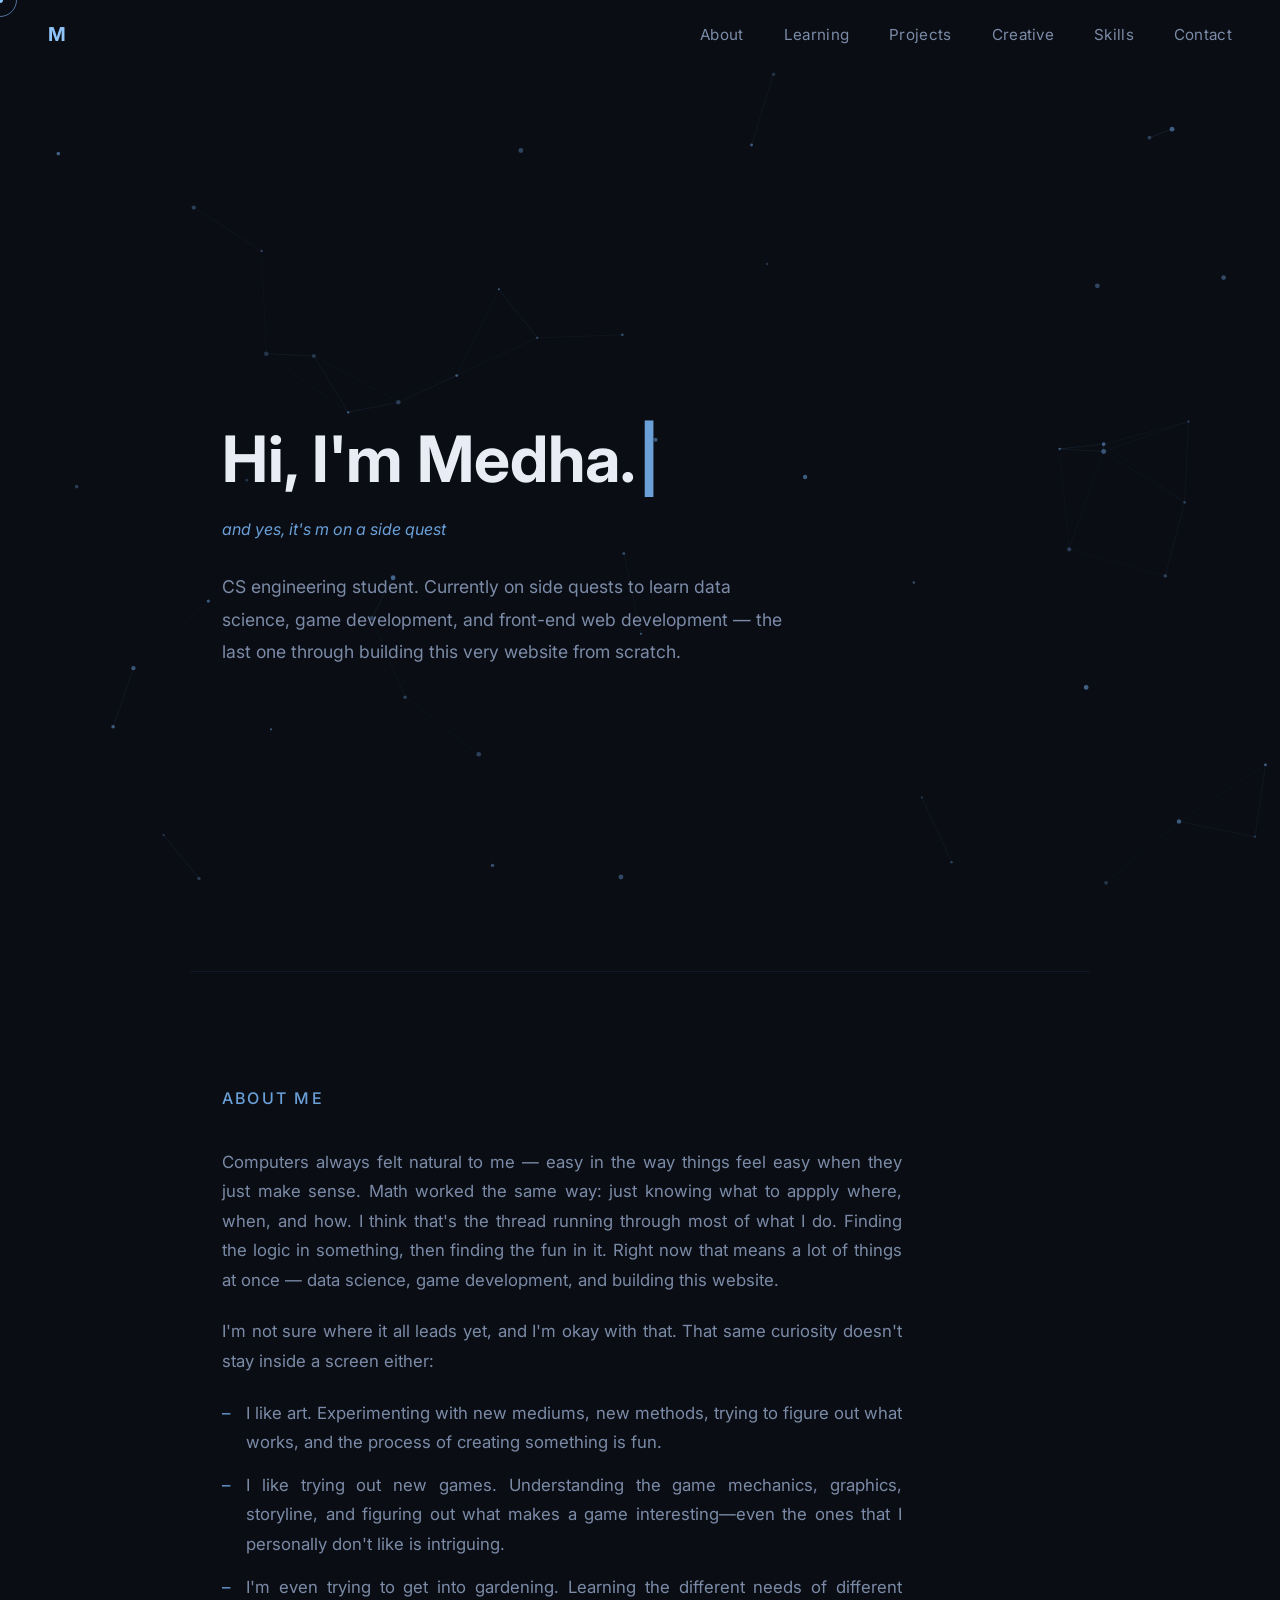
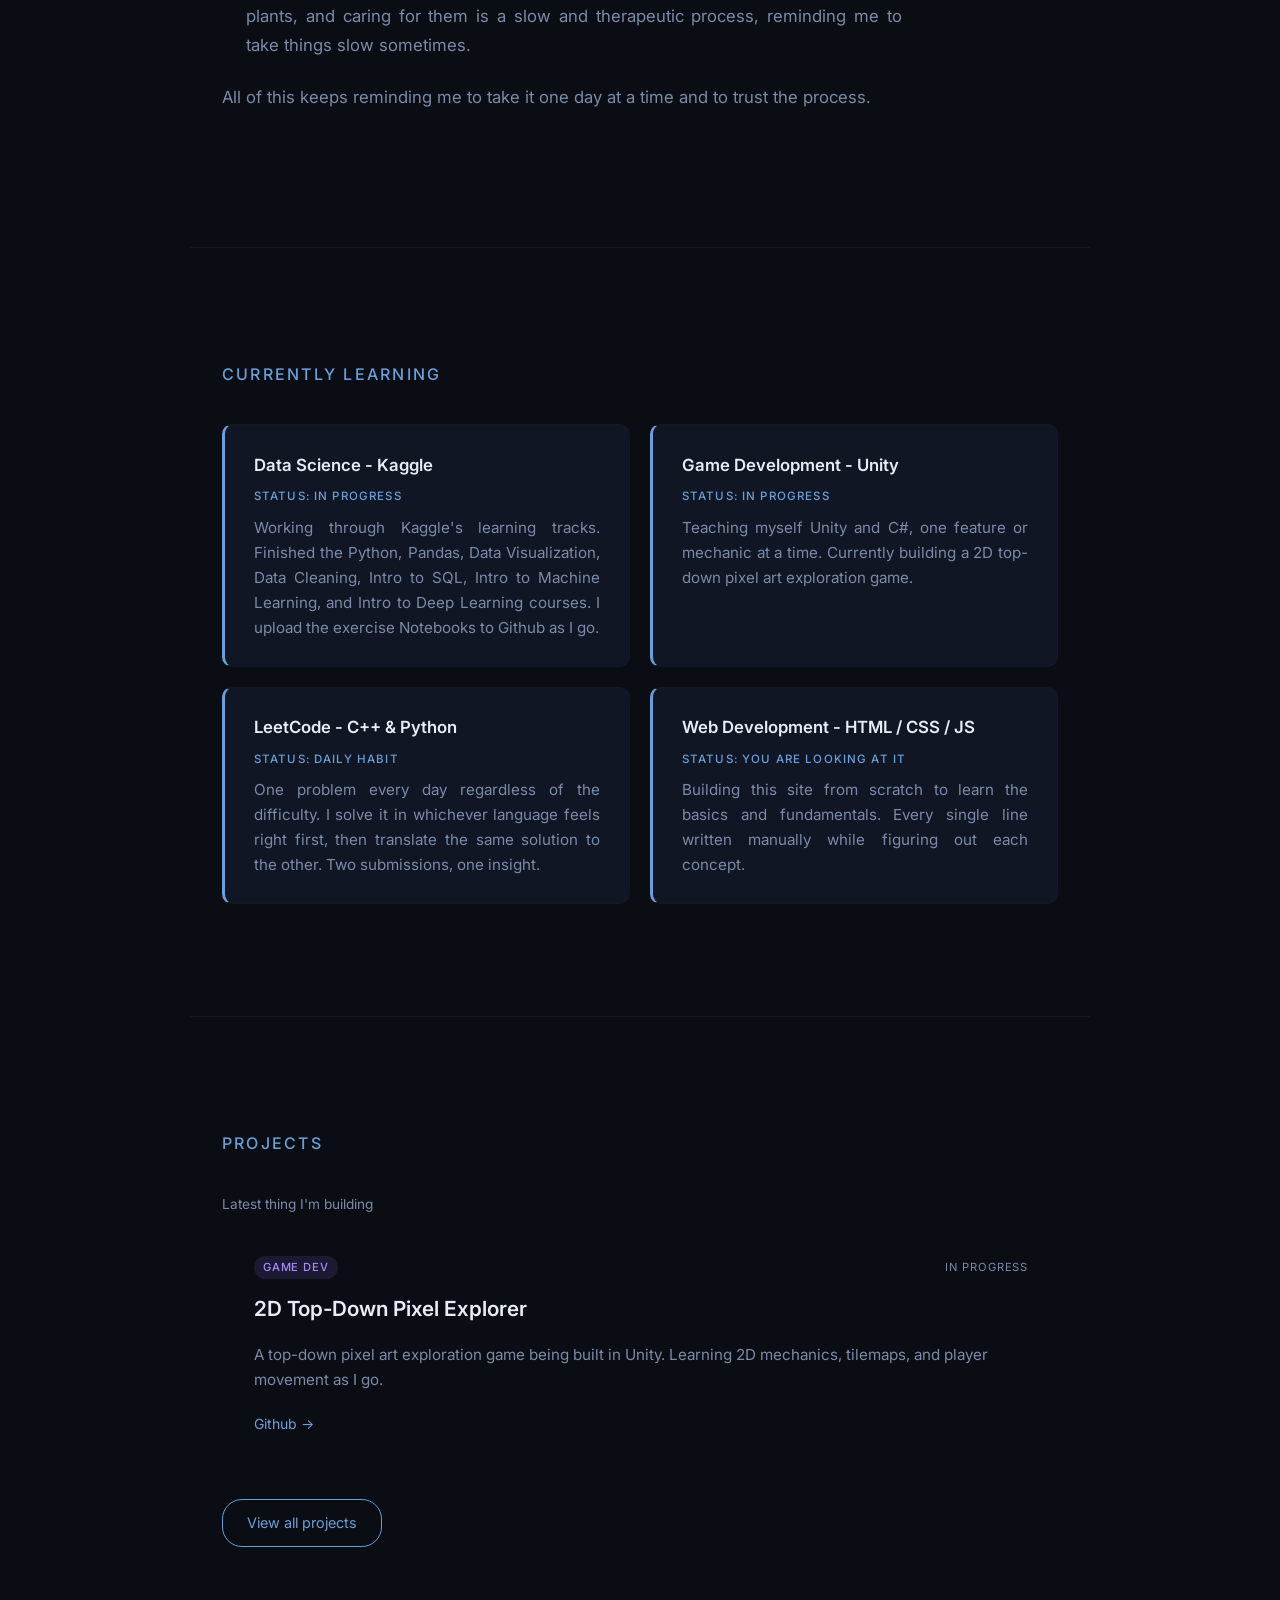
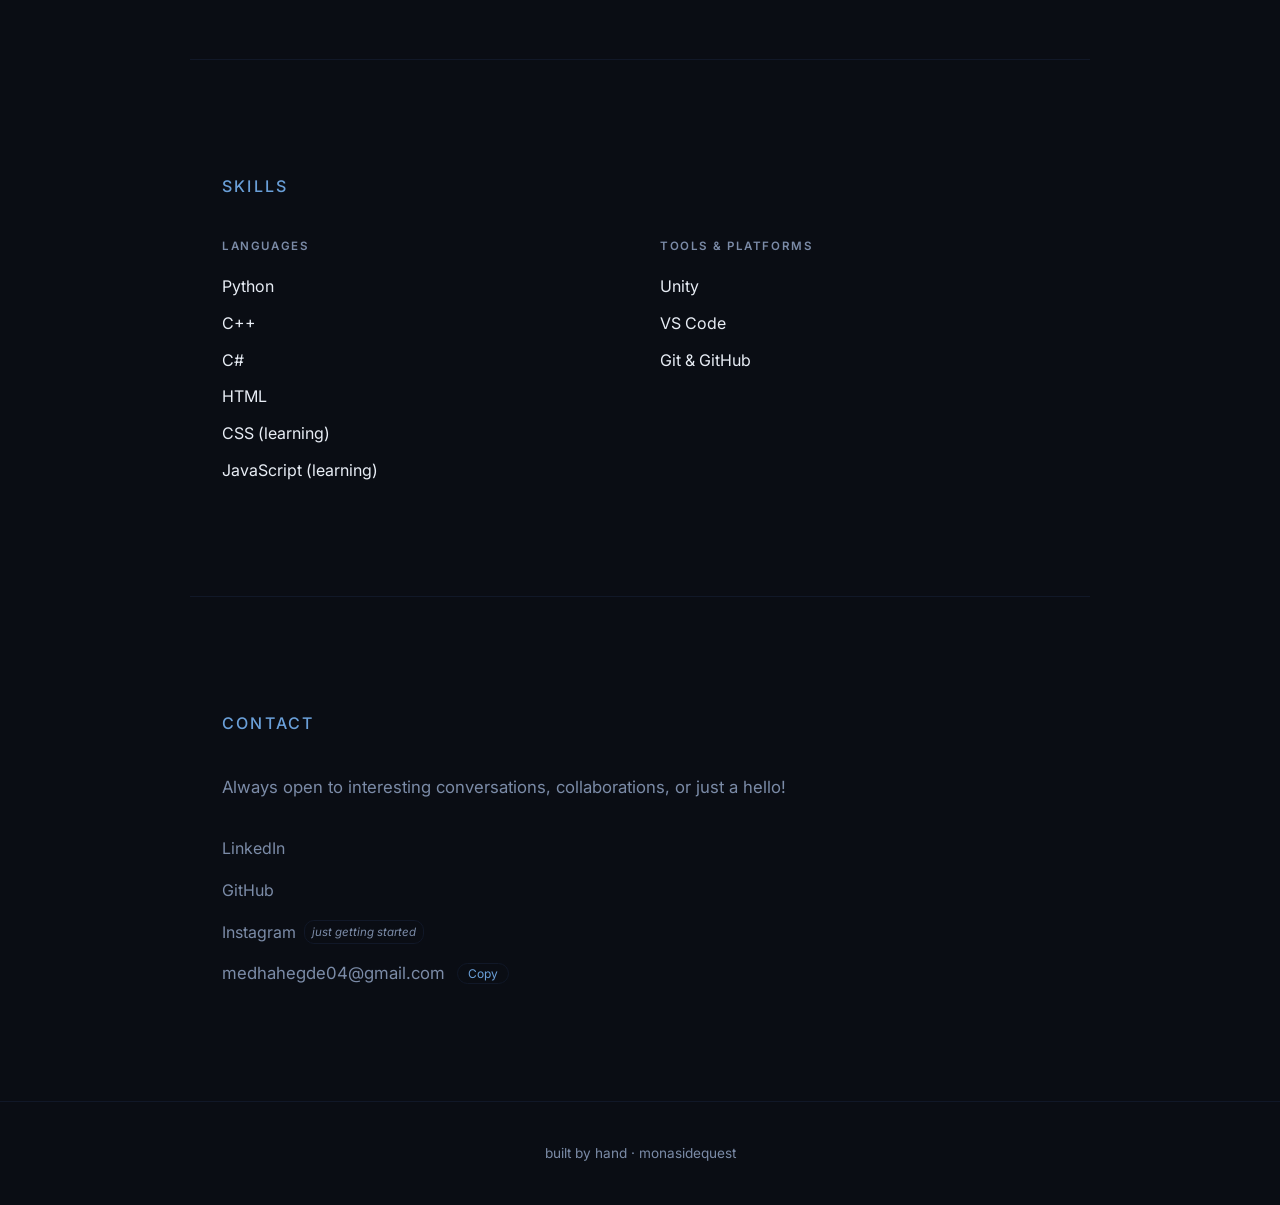
==== commit dd0d2a61: "Add 'Creative' nav link to site navigation" ====
--- a/index.html
+++ b/index.html
@@ -16,6 +16,7 @@
                 <li><a href="#about">About</a></li>
                 <li><a href="#learning">Learning</a></li>
                 <li><a href="#projects">Projects</a></li>
+                <li><a href="creative.html">Creative</a></li>
                 <li><a href="#skills">Skills</a></li>
                 <li><a href="#contact">Contact</a></li>
             </ul>
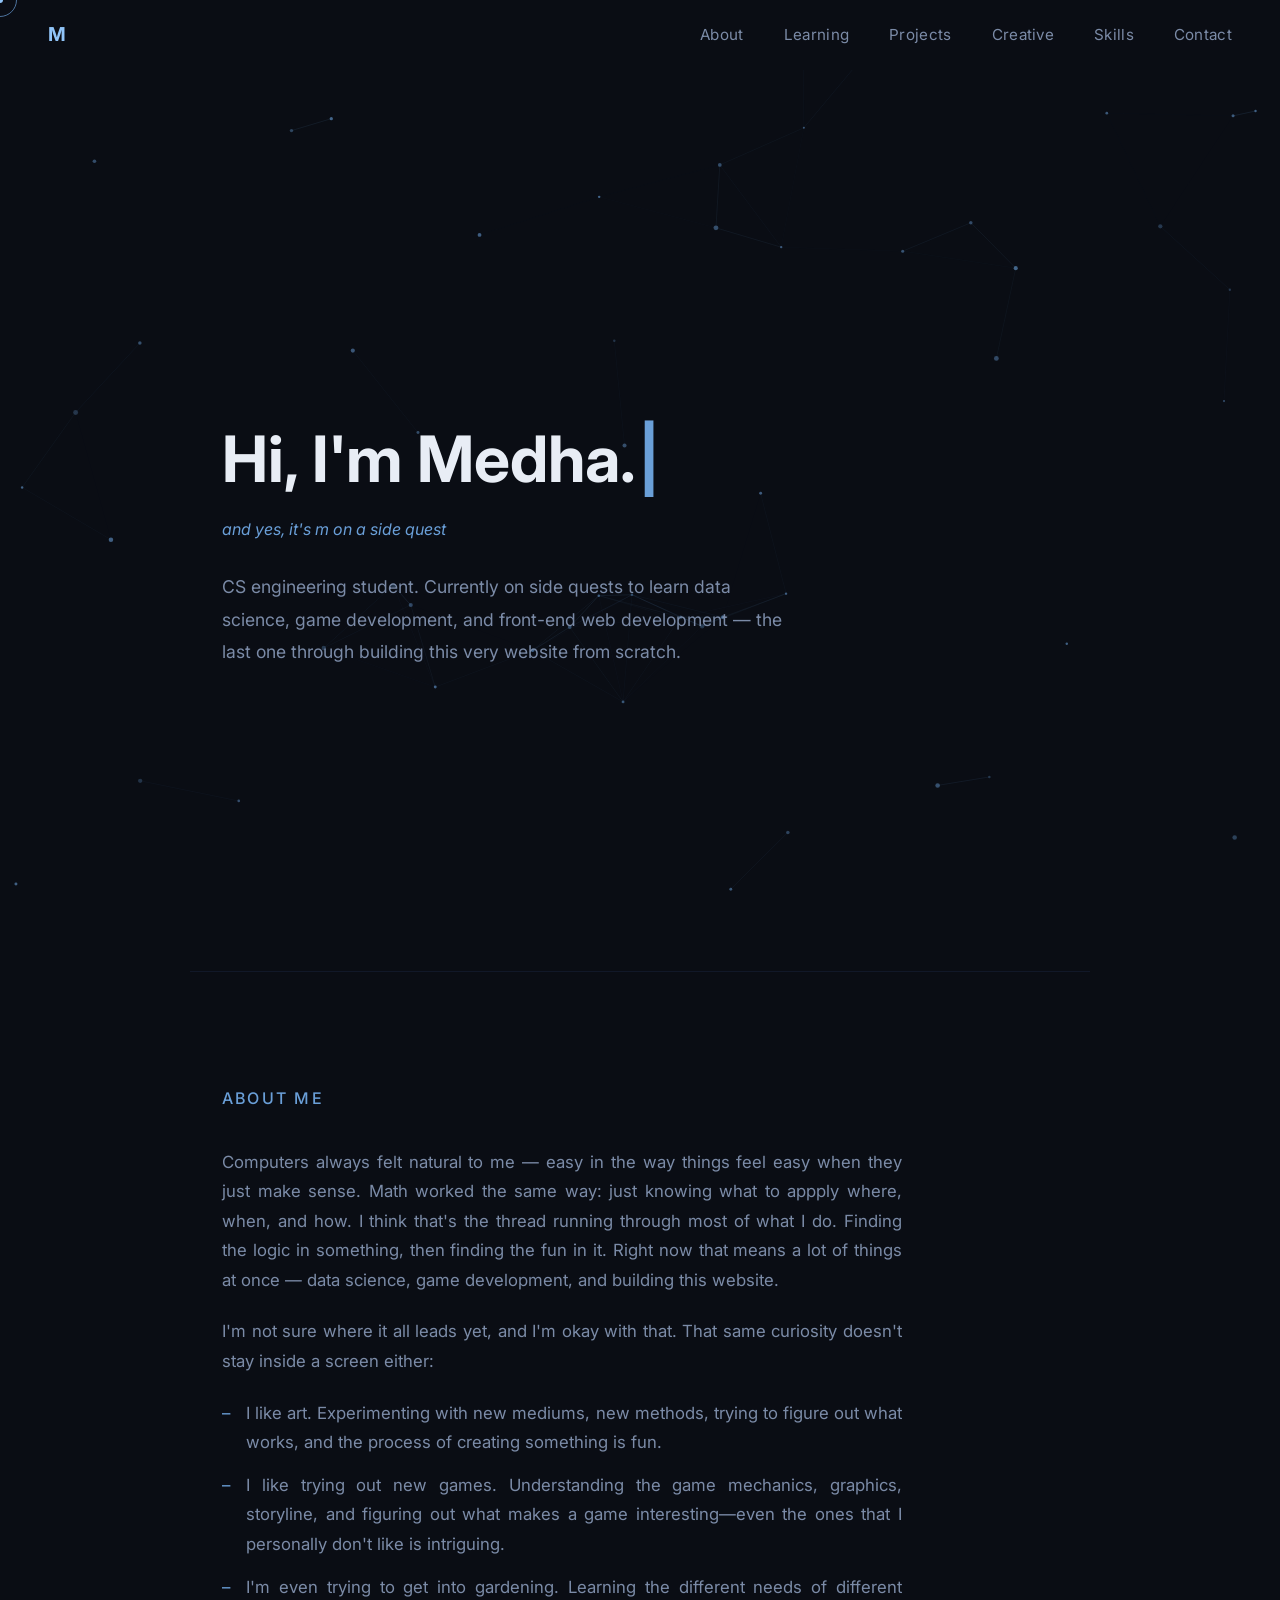
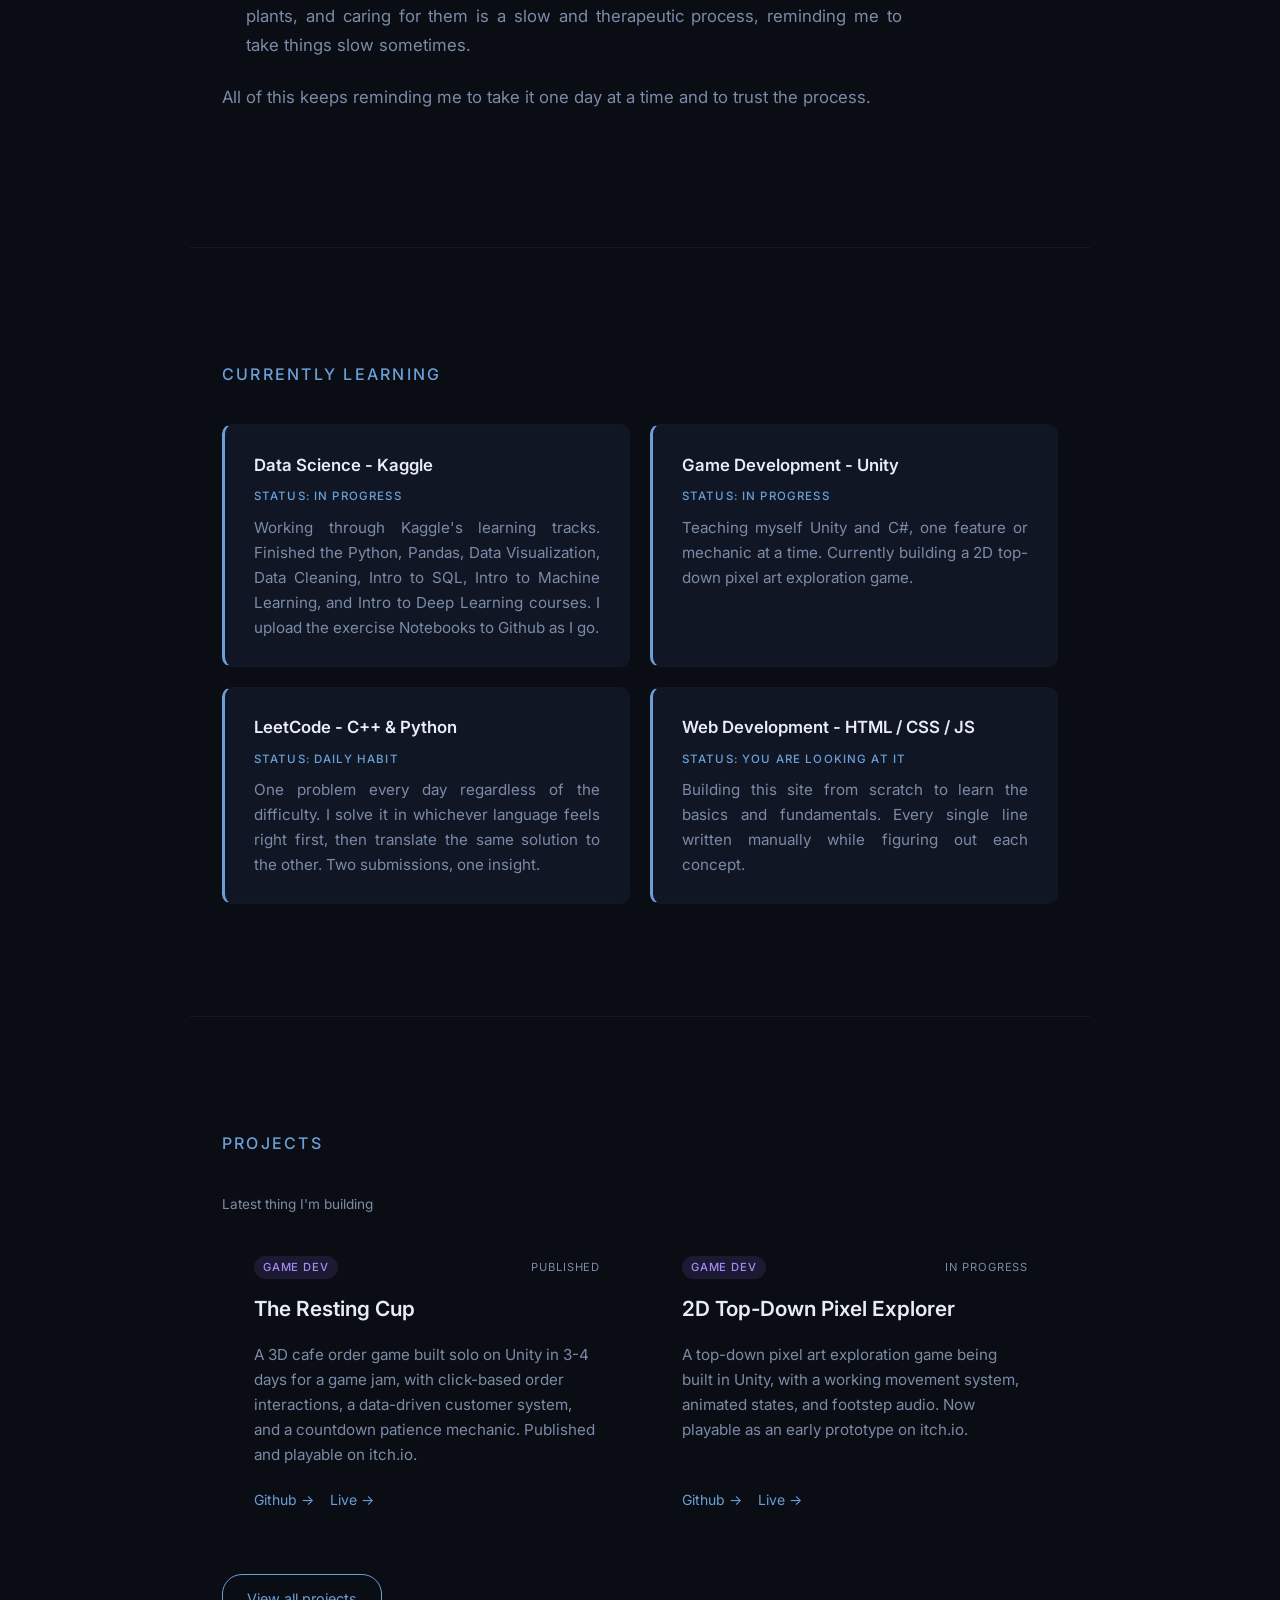
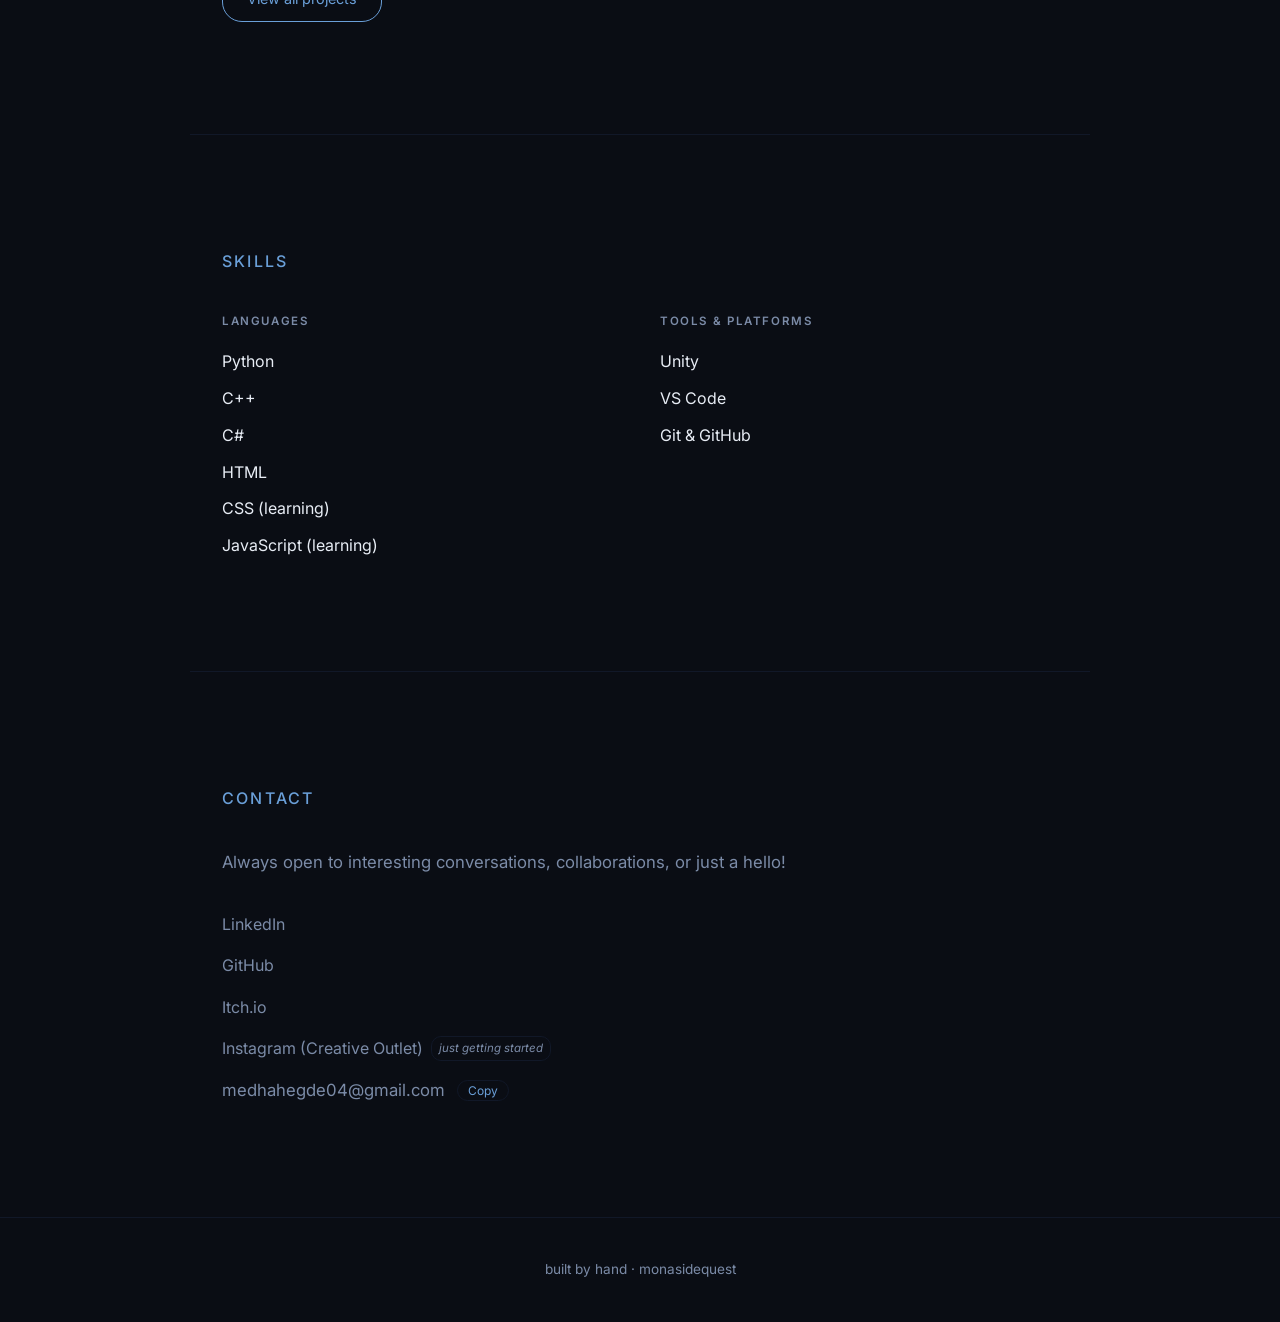
==== commit 3bc9ff47: "feat: add Itch.io and update social links" ====
--- a/index.html
+++ b/index.html
@@ -148,7 +148,8 @@
             <div class="contact-links reveal">
                 <a href="https://in.linkedin.com/in/medhahegde04" target="_blank" class="contact-link">LinkedIn</a>
                 <a href="https://github.com/medhahegde04" target="_blank" class="contact-link">GitHub</a>
-                <a href="https://instagram.com/thatdevsketchbook" target="_blank" class="contact-link">Instagram
+                <a href="https://monasidequest.itch.io/" target="_blank" class="contact-link">Itch.io</a>
+                <a href="" target="_blank" class="contact-link">Instagram (Creative Outlet)
                     <span class="coming-soon">just getting started</span>
                 </a>
                 <div class="email-row">
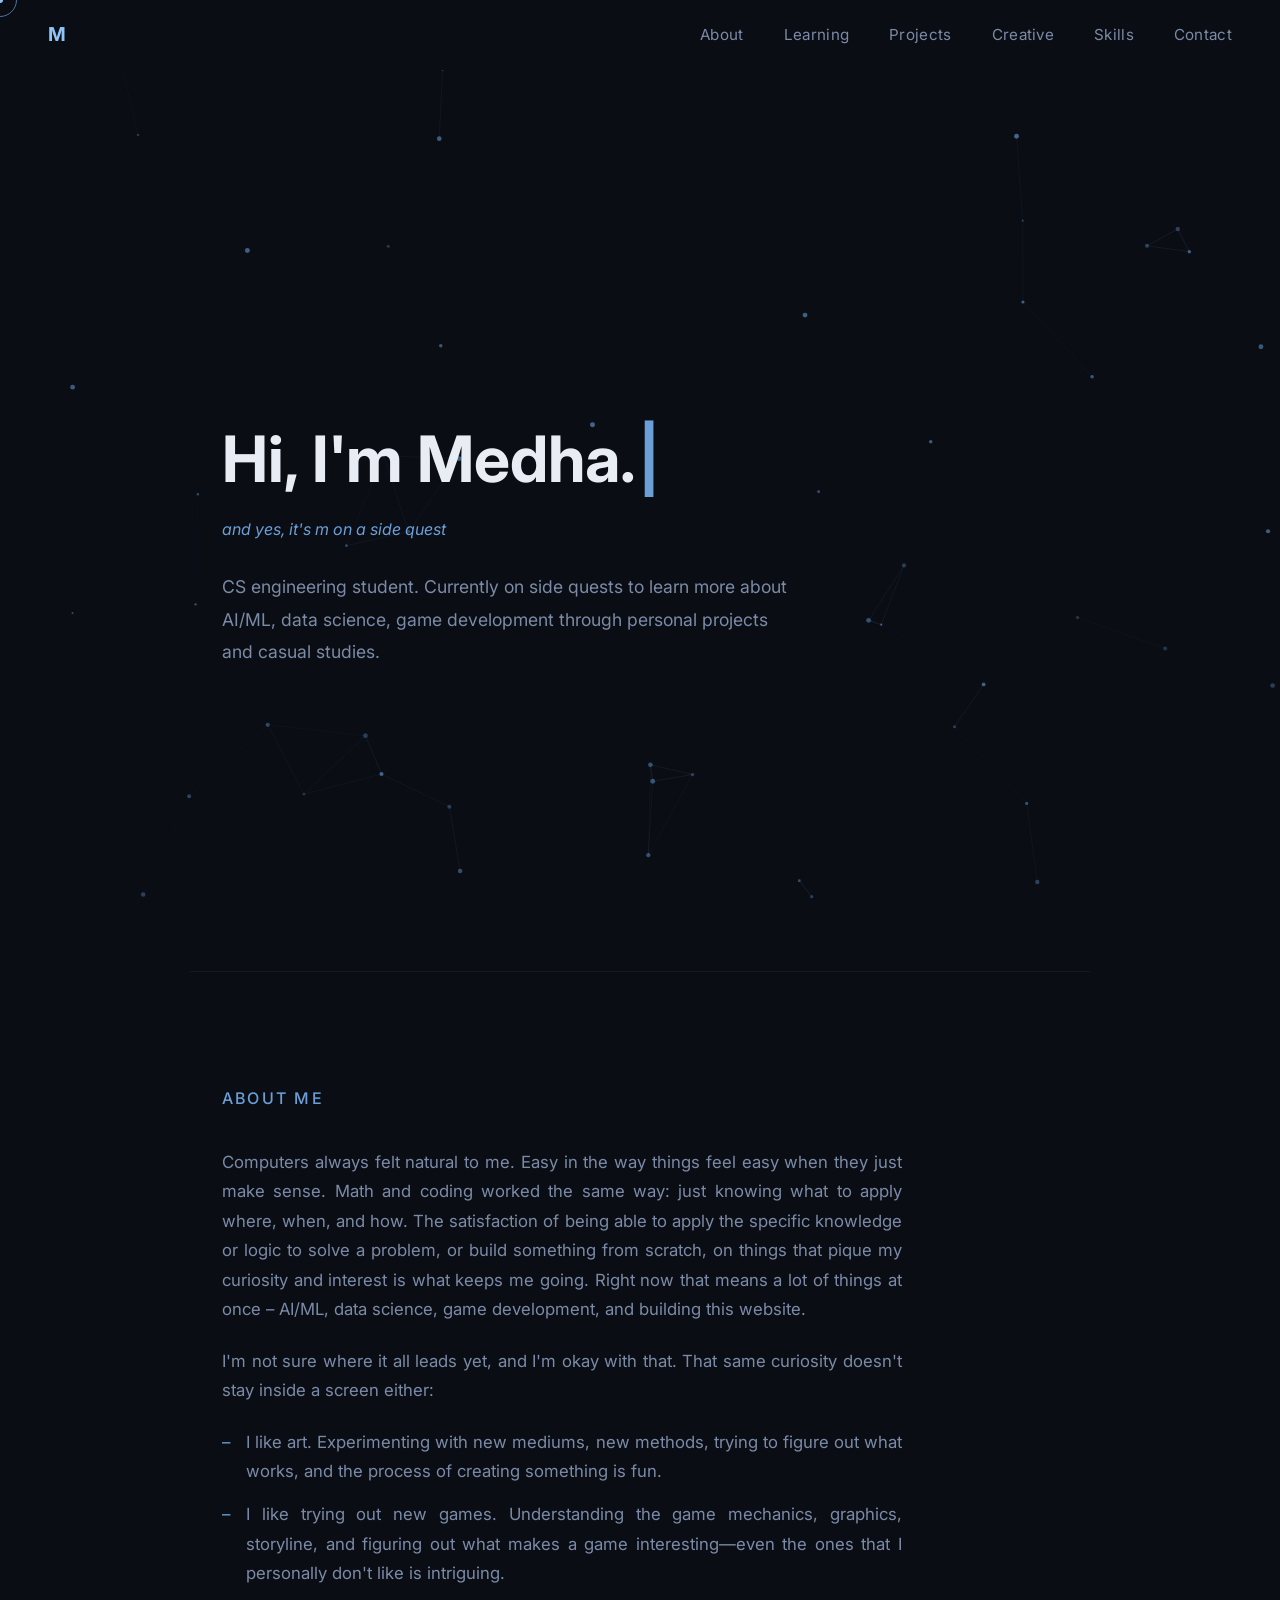
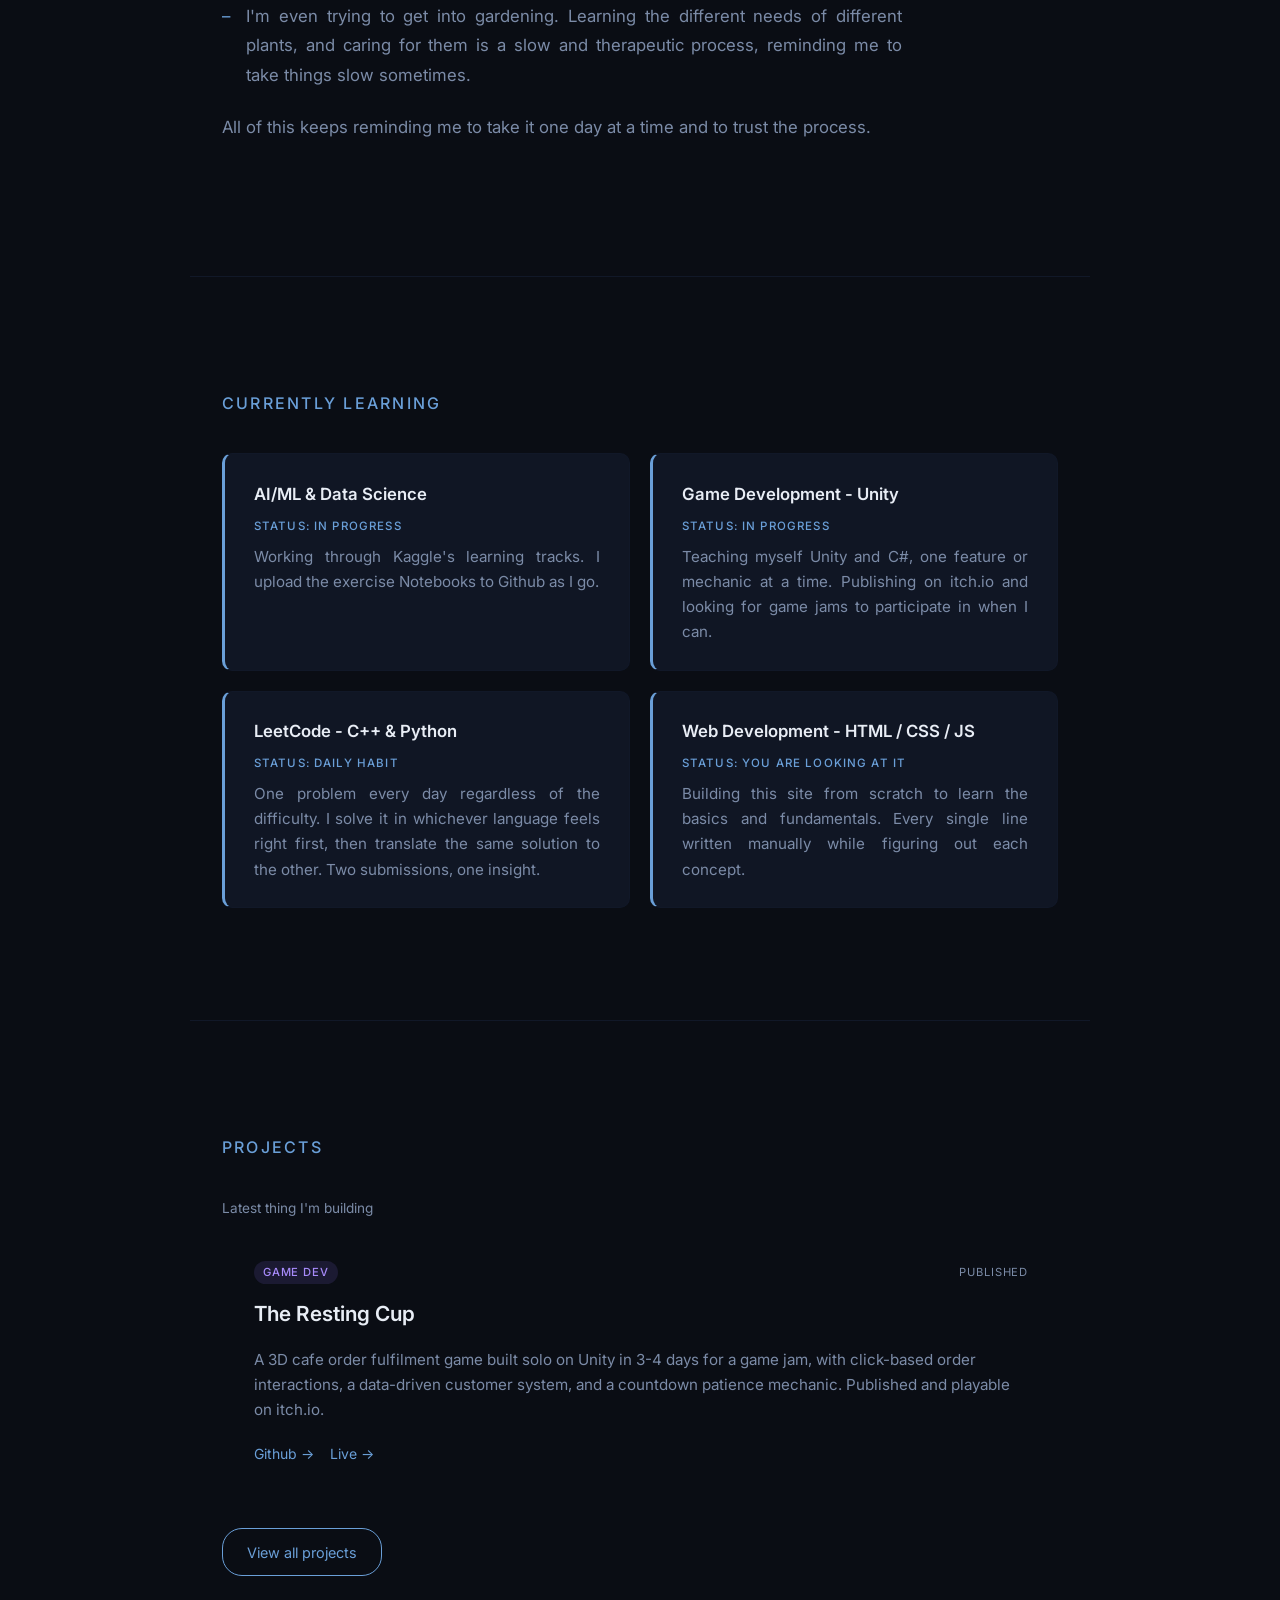
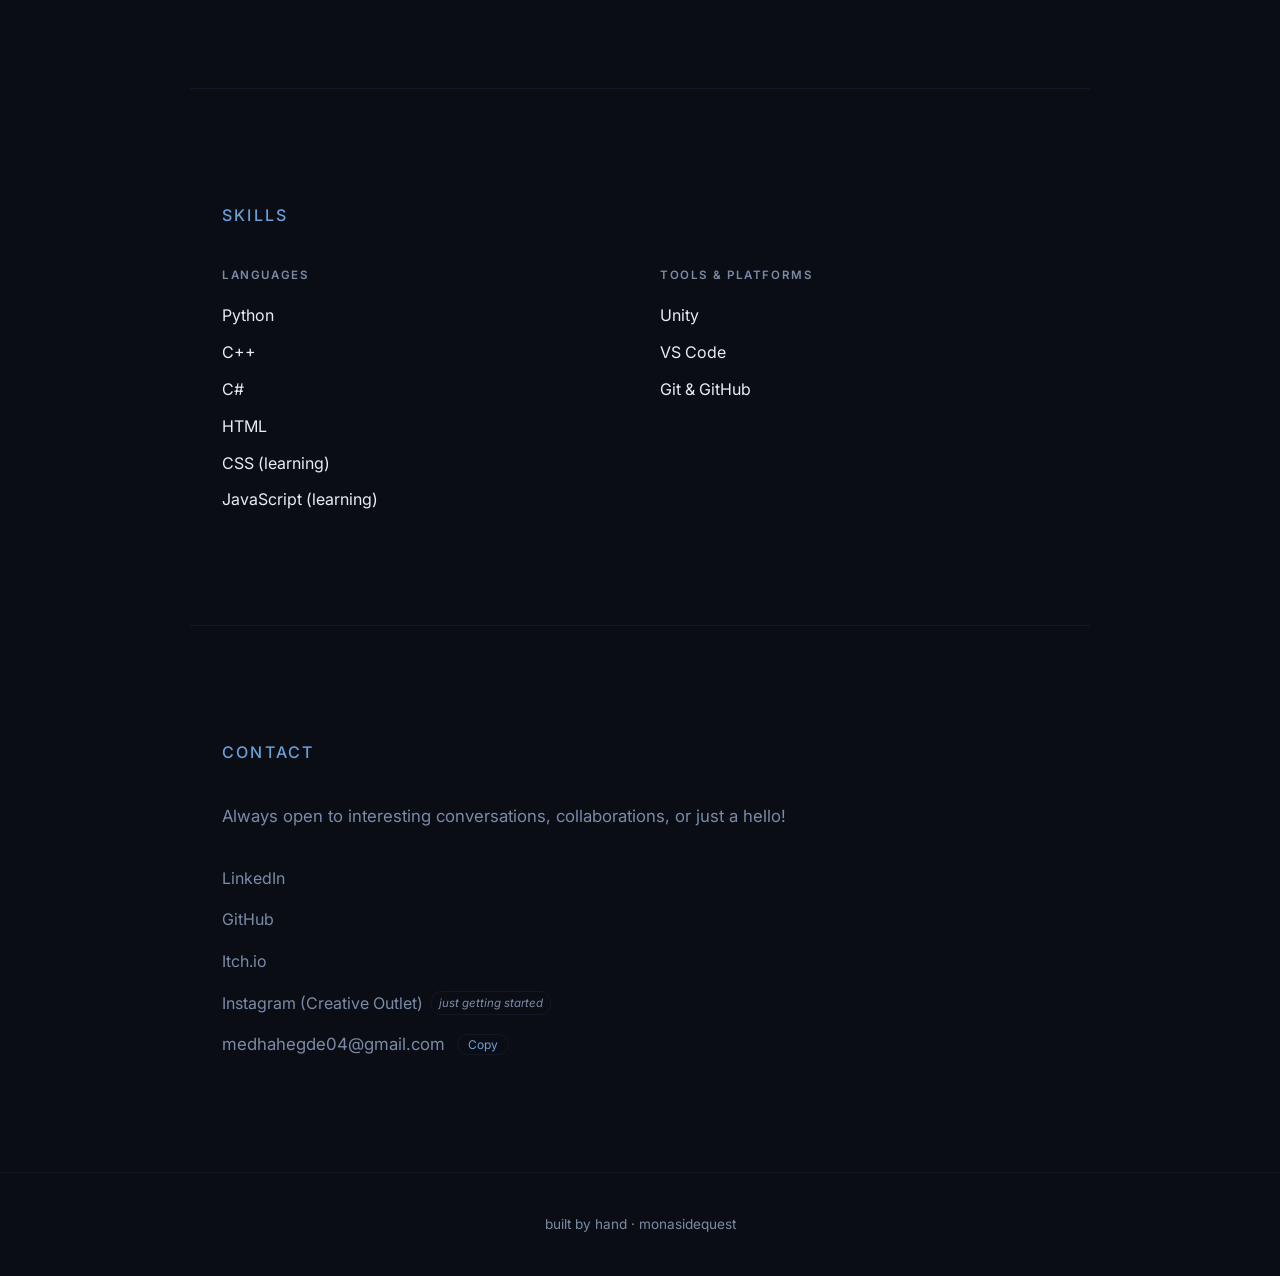
==== commit b693a216: "refactor: update portfolio bio and learning sections" ====
--- a/index.html
+++ b/index.html
@@ -33,19 +33,19 @@
             <h1 id="hero-title"></h1>
             <p class="hero-tagline fade-in">and yes, it's m on a side quest</p>
             <p class="hero-intro fade-in">
-                CS engineering student. Currently on side quests to learn data science,
-                game development, and
-                front-end web development — the last one through building this very website from scratch.
+                CS engineering student. Currently on side quests to learn more about AI/ML, data science,
+                game development through personal projects and casual studies.
             </p>
         </section>
 
         <section id="about">
             <h2 class="reveal">About me</h2>
             <p class="reveal">
-                Computers always felt natural to me — easy in the way things feel easy when they just make sense. 
-                Math worked the same way: just knowing what to appply where, when, and how. I think that's the thread running 
-                through most of what I do. Finding the logic in something, then finding the fun in it. Right now that means a 
-                lot of things at once — data science, game development, and building this website. 
+                Computers always felt natural to me. Easy in the way things feel easy when they just make sense. 
+                Math and coding worked the same way: just knowing what to apply where, when, and how. 
+                The satisfaction of being able to apply the specific knowledge or logic to solve a problem, or build 
+                something from scratch, on things that pique my curiosity and interest is what keeps me going.
+                Right now that means a lot of things at once – AI/ML, data science, game development, and building this website. 
             </p>
             <p class="reveal">
                 I'm not sure where it all leads yet, and I'm okay with that. 
@@ -68,11 +68,10 @@
             <h2 class="reveal">Currently learning</h2>
             <div class="cards-grid">
                 <div class="learning-card reveal">
-                    <h3>Data Science - Kaggle</h3>
+                    <h3>AI/ML & Data Science</h3>
                     <p class="card-status">Status: In Progress</p>
                     <p>
-                        Working through Kaggle's learning tracks. Finished the Python, Pandas, Data Visualization, Data Cleaning, Intro to SQL, Intro to Machine Learning, and Intro to Deep Learning courses.
-                        I upload the exercise Notebooks to Github as I go. 
+                        Working through Kaggle's learning tracks. I upload the exercise Notebooks to Github as I go. 
                     </p>
                 </div>
 
@@ -81,7 +80,7 @@
                     <p class="card-status">Status: In Progress</p>
                     <p>
                         Teaching myself Unity and C#, one feature or mechanic at a time.
-                        Currently building a 2D top-down pixel art exploration game.
+                        Publishing on itch.io and looking for game jams to participate in when I can.
                     </p>
                 </div>
 
--- a/style.css
+++ b/style.css
@@ -835,8 +835,7 @@
 
 .creative-card img {
     width: 100%;
-    height: 200px;
-    object-fit: cover;
+    height: auto;
     display: block;
 }
 
@@ -857,4 +856,66 @@
 .creative-card-body p {
     font-size: 0.82rem;
     color: var(--muted);
+}
+
+.creative-grid.is-masonry {
+    display: flex;
+    align-items: flex-start;
+}
+
+.creative-col {
+    flex: 1;
+    min-width: 0;
+    display: flex;
+    flex-direction: column;
+    gap: 1.25rem;
+}
+
+
+
+/* ---------- STUDIO (admin page) ---------- */
+input[type="password"], input[type="text"], input[type="date"], textarea {
+    width: 100%;
+    background-color: var(--bg);
+    color: var(--text);
+    font-family: var(--font);
+    font-size: 1rem;
+    border: 1px solid var(--border-hover);
+    border-radius: var(--radius);
+    padding: 0.65rem 0.85rem;
+    margin-bottom: 1.1rem;
+}
+
+input[type="date"] {
+    color-scheme: dark;
+}
+
+input:focus, textarea:focus {
+    outline: none;
+    border-color: var(--highlight);
+    box-shadow: 0 0 0 3px var(--glow-ring);
+}
+
+textarea {
+    min-height:110px;
+    resize: vertical
+}
+
+button.btn {
+    background: none;
+}
+
+#studio .learning-card:hover {
+    transform: none;
+}
+
+.creative-card.creative-note {
+    border-left: 3px solid var(--accent); 
+}
+
+.creative-date {
+    display: block;
+    margin-top: .75rem;
+    font-size: .75rem;
+    color: var(--muted); 
 }
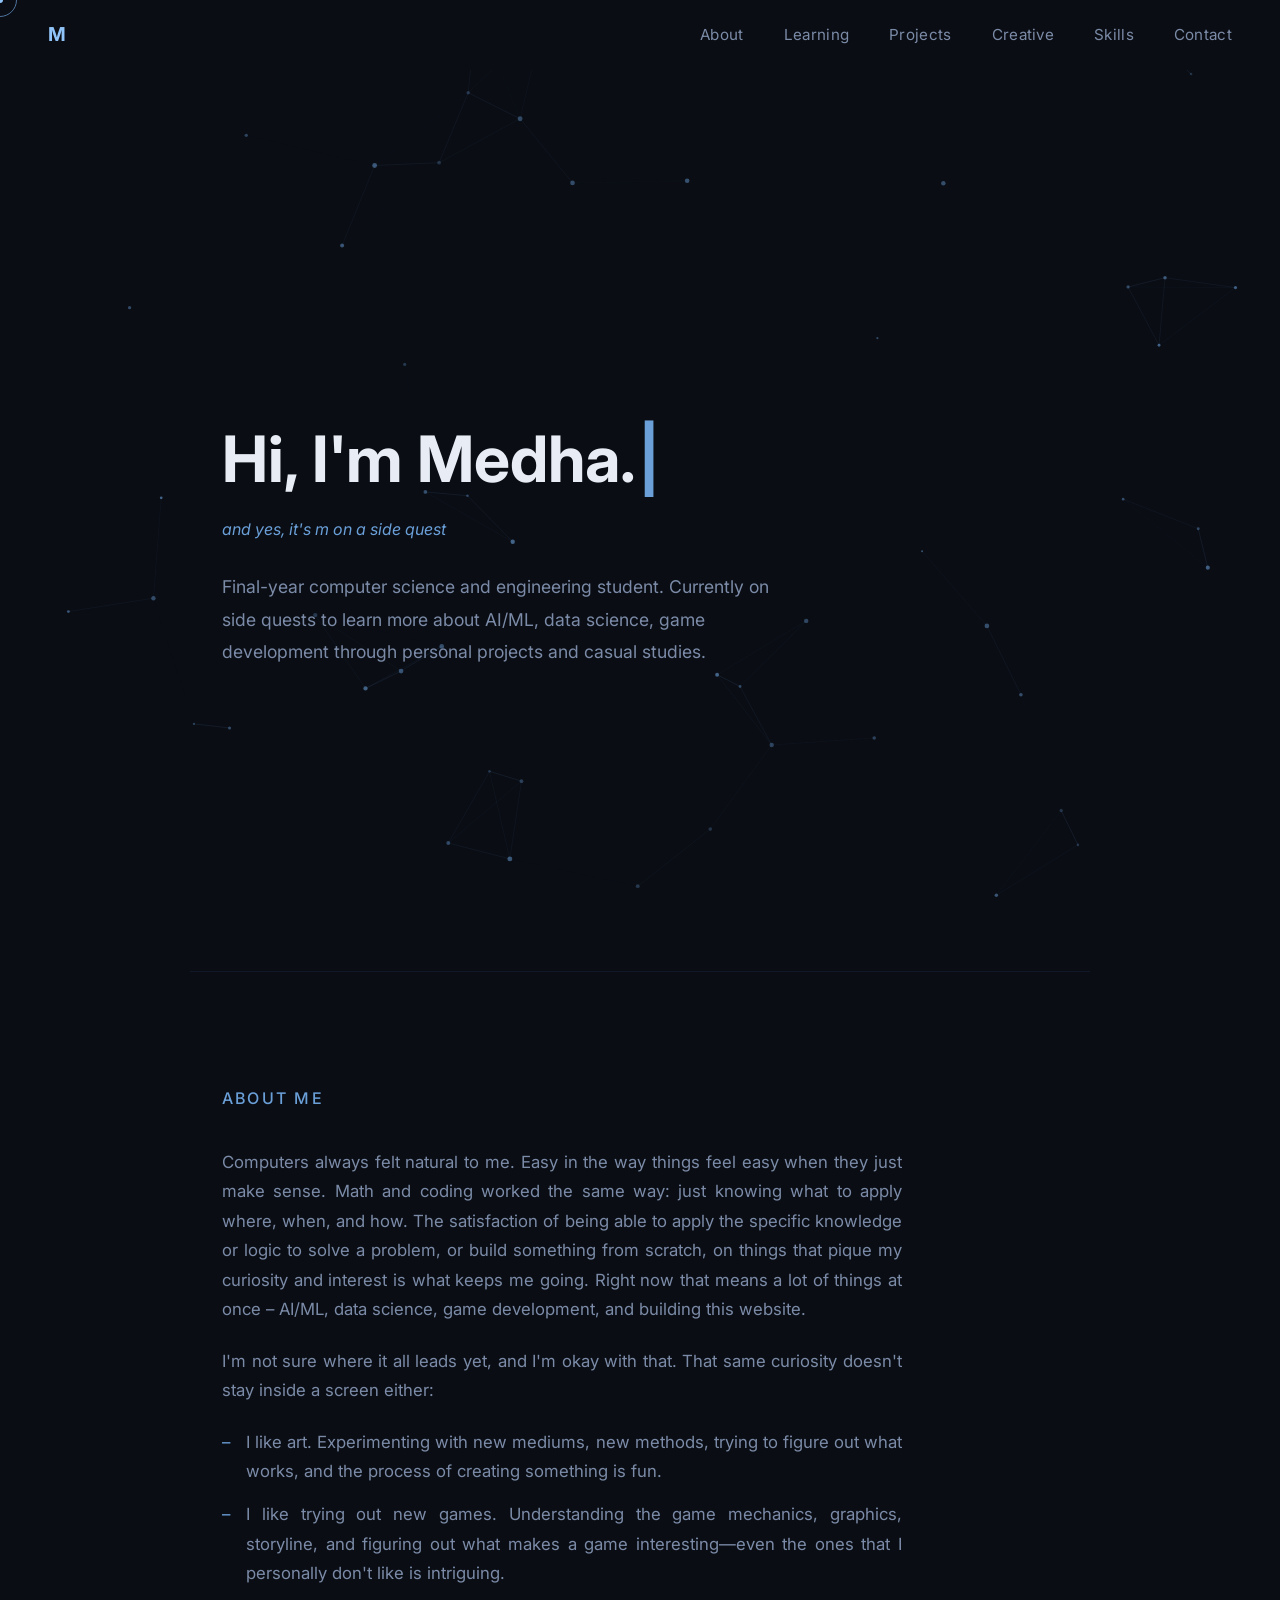
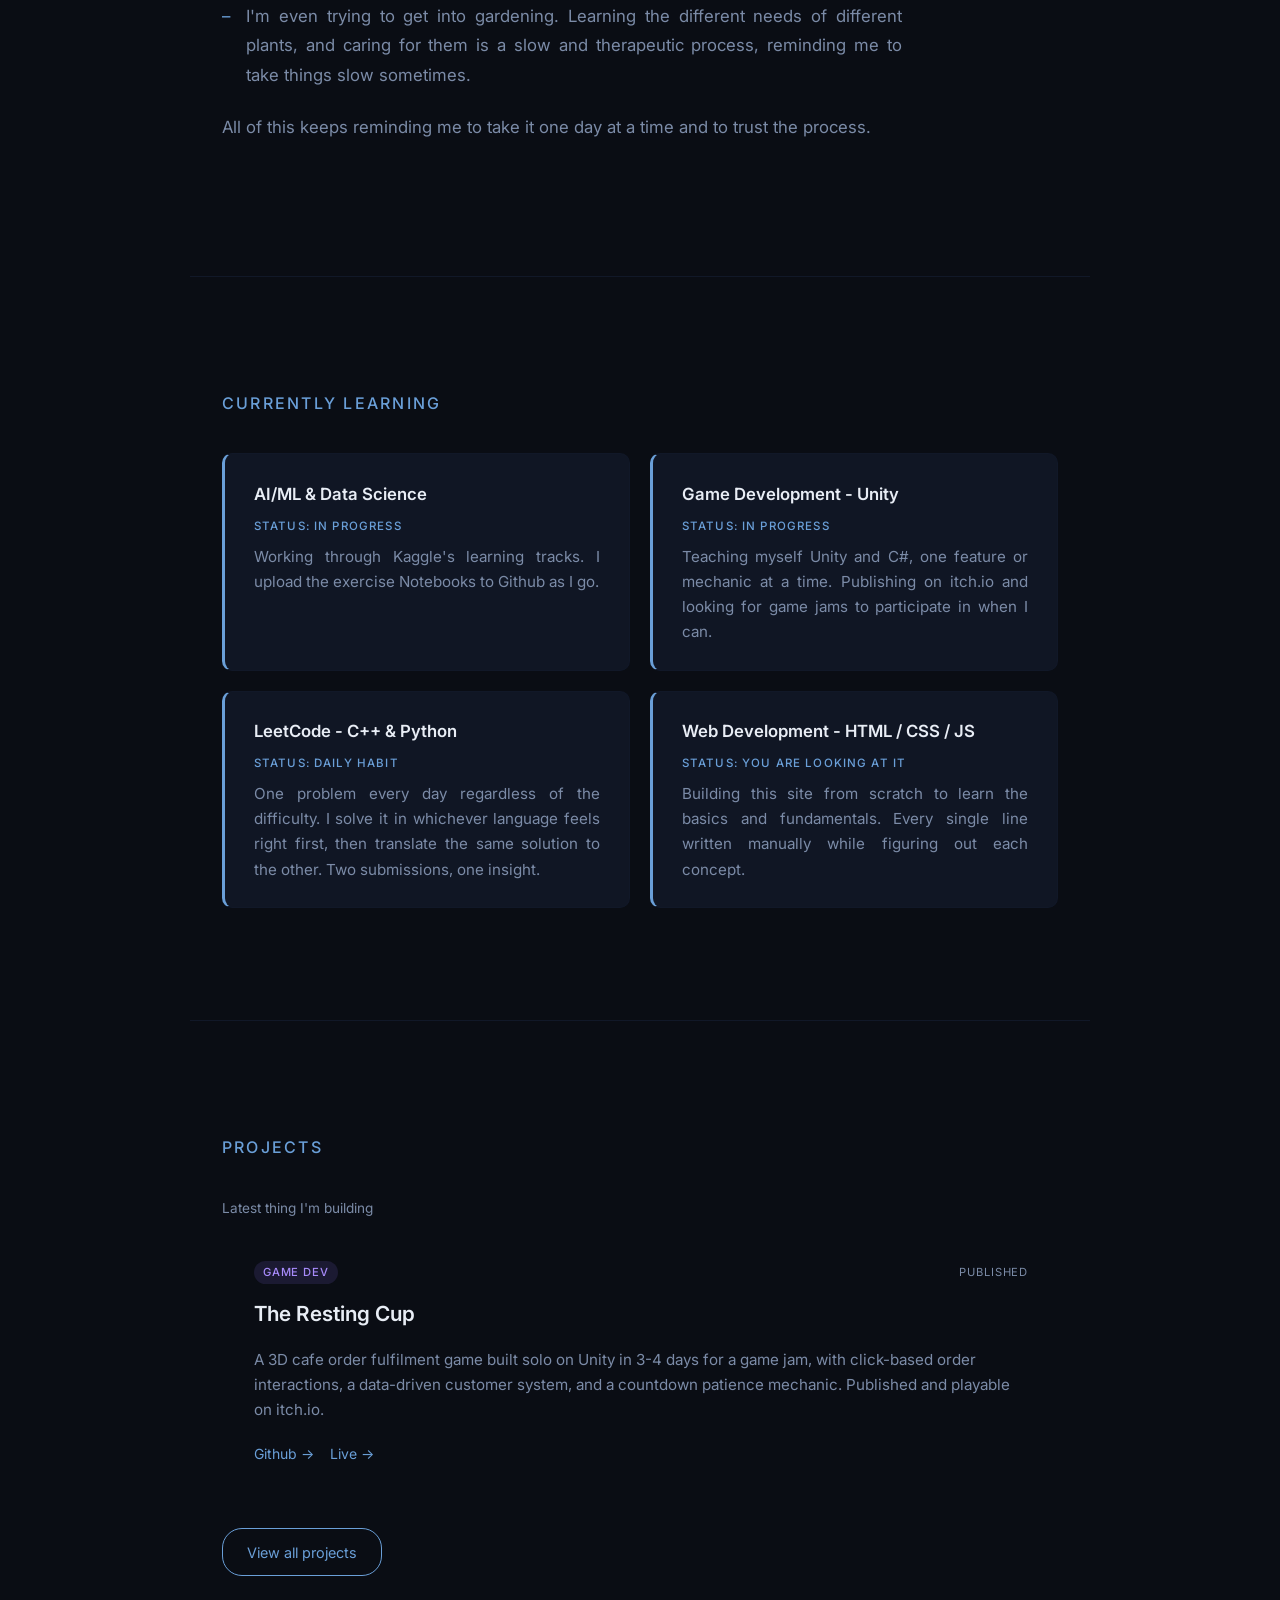
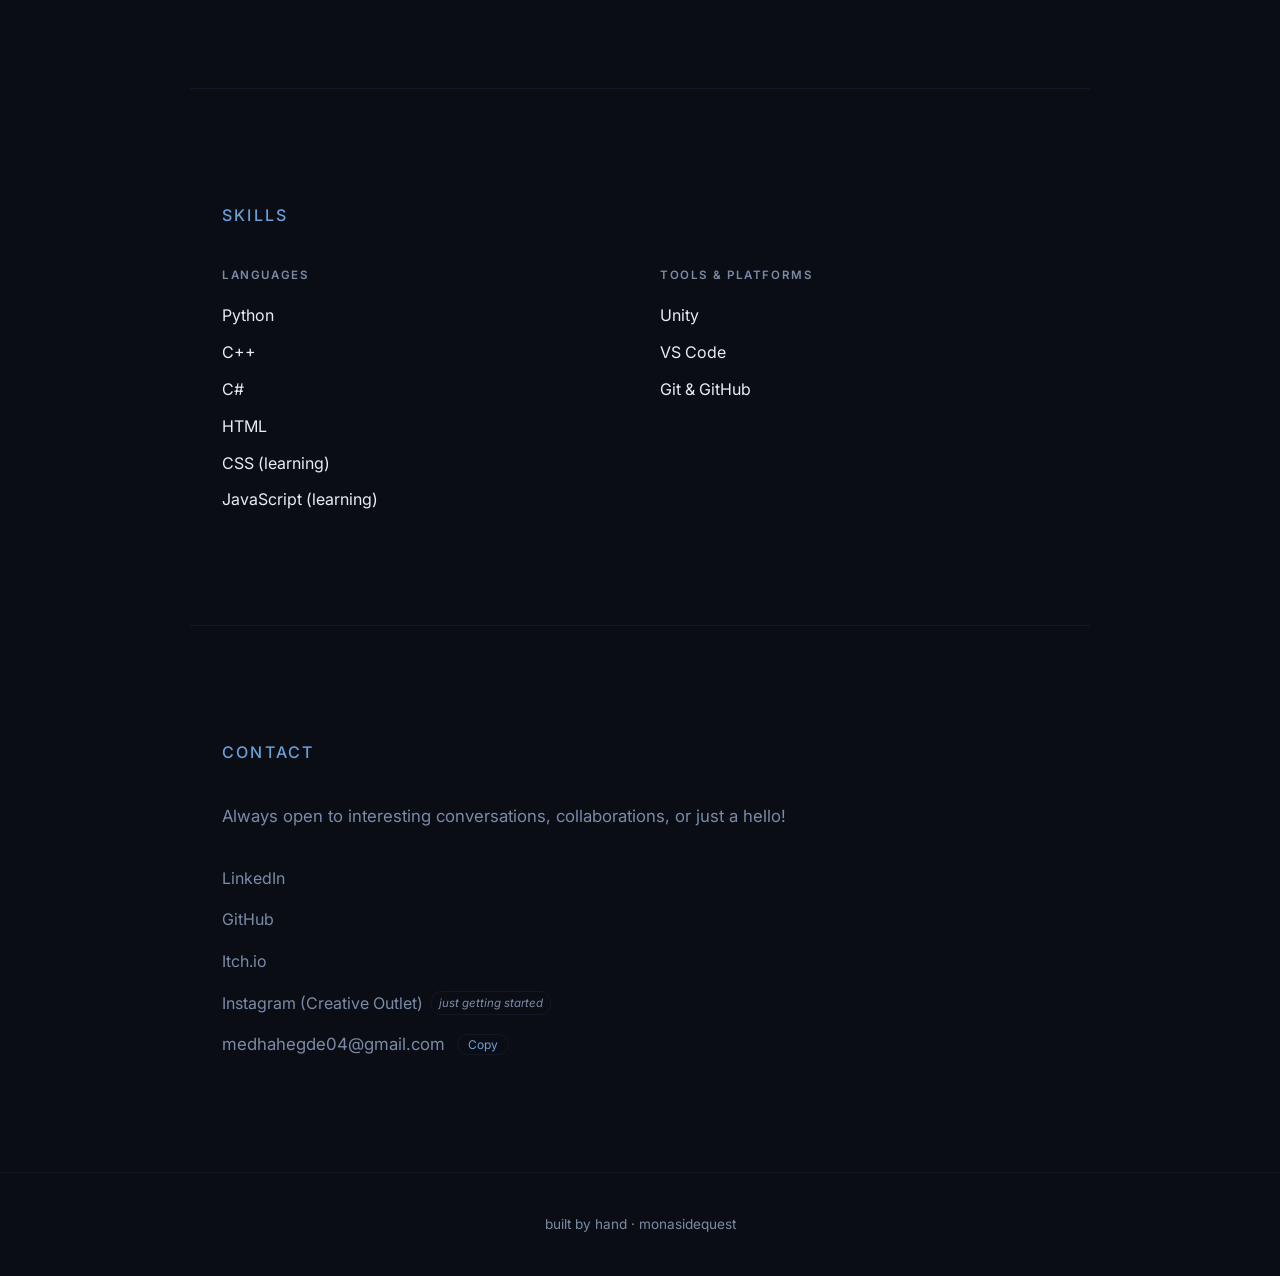
==== commit 9d241cb1: "chore: update hero intro" ====
--- a/index.html
+++ b/index.html
@@ -33,7 +33,7 @@
             <h1 id="hero-title"></h1>
             <p class="hero-tagline fade-in">and yes, it's m on a side quest</p>
             <p class="hero-intro fade-in">
-                CS engineering student. Currently on side quests to learn more about AI/ML, data science,
+                Final-year computer science and engineering student. Currently on side quests to learn more about AI/ML, data science,
                 game development through personal projects and casual studies.
             </p>
         </section>
--- a/style.css
+++ b/style.css
@@ -918,4 +918,117 @@
     margin-top: .75rem;
     font-size: .75rem;
     color: var(--muted); 
+}
+
+.creative-media {
+    position: relative;
+}
+
+.creative-count {
+    position: absolute;
+    top: 0.6rem;
+    right: 0.6rem;
+    background-color: #0a0d14cc;
+    color: var(--text);
+    font-size: 0.72rem;
+    padding: 2px 9px;
+    border-radius: 20px;
+}
+
+.lb-nav {
+    position: absolute;
+    top: 50%;
+    transform: translateY(-50%);
+    background: none;
+    border: none;
+    color: var(--text);
+    font-size: 2.6rem;
+    line-height: 1;
+    padding: 0.5rem 1rem;
+    transition: color 0.2s ease;
+}
+
+.lb-nav:hover {
+    color: var(--highlight);
+}
+
+.lb-prev {
+    left: 0.5rem;
+}
+
+.lb-next {
+    right: 0.5rem;
+}
+
+.thumbs {
+    display: flex;
+    flex-wrap: wrap;
+    gap: 0.6rem;
+    margin-bottom: 1.1rem;
+}
+
+.thumbs:empty {
+    display: none;
+}
+
+.thumb {
+    position: relative;
+    width: 78px;
+    height: 78px;
+}
+
+.thumb img {
+    width: 100%;
+    height: 100%;
+    object-fit: cover;
+    border-radius: 8px;
+    display: block;
+}
+
+.thumb button {
+    position: absolute;
+    top: -6px;
+    right: -6px;
+    width: 22px;
+    height: 22px;
+    border: none;
+    border-radius: 50%;
+    background-color: var(--accent);
+    color: var(--bg);
+    font-size: 0.9rem;
+    line-height: 1;
+}
+
+
+/* ---------- LIGHTBOX ---------- */
+#lightbox {
+    position: fixed;
+    top: 0;
+    left: 0;
+    width: 100%;
+    height: 100%;
+    z-index: 9990;
+    background-color: var(--bg);
+    display: none;
+    flex-direction: column;
+    align-items: center;
+    justify-content: center;
+    gap: 0.75rem;
+    padding: 1.5rem;
+}
+
+#lightbox.open {
+    display: flex;
+}
+
+#lightbox img {
+    max-width: 100%;
+    max-height: 82vh;
+    object-fit: contain;
+    border-radius: var(--radius);
+}
+
+#lightbox p {
+    font-size: 0.9rem;
+    color: var(--muted);
 }
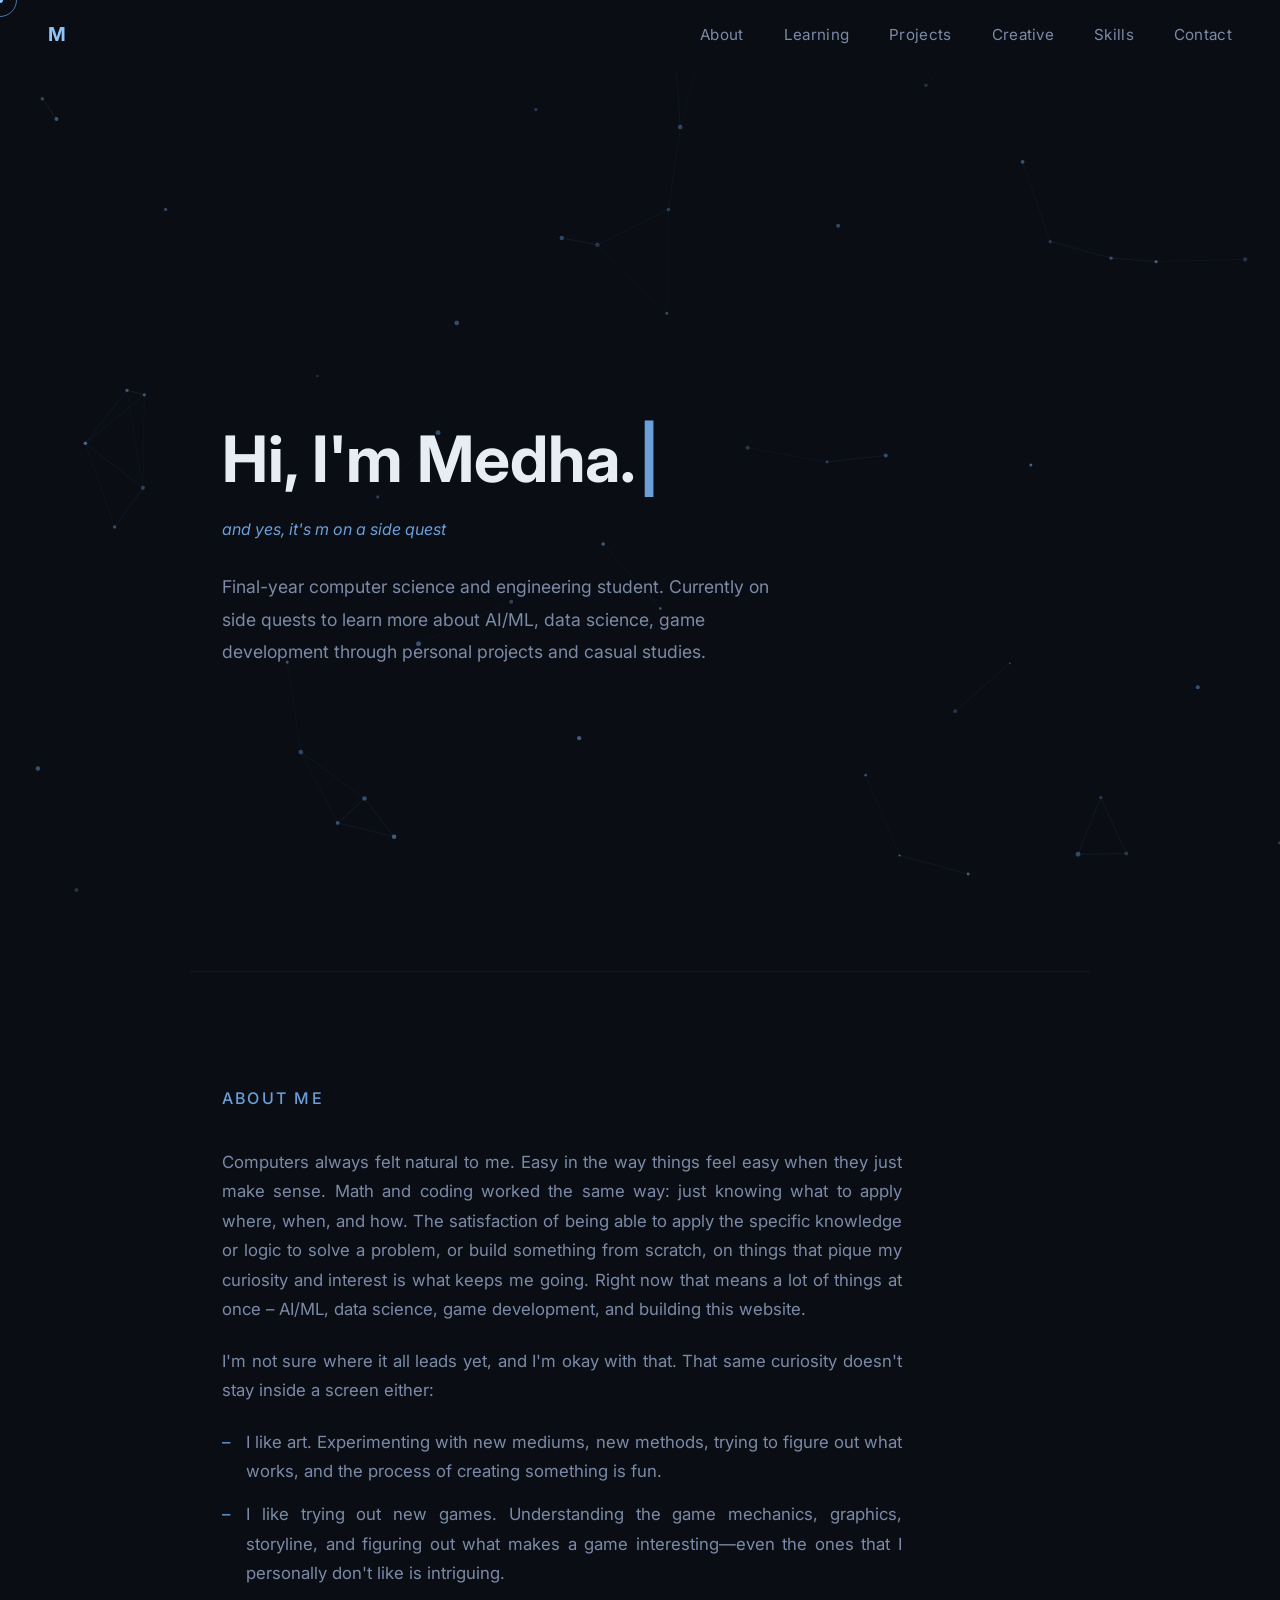
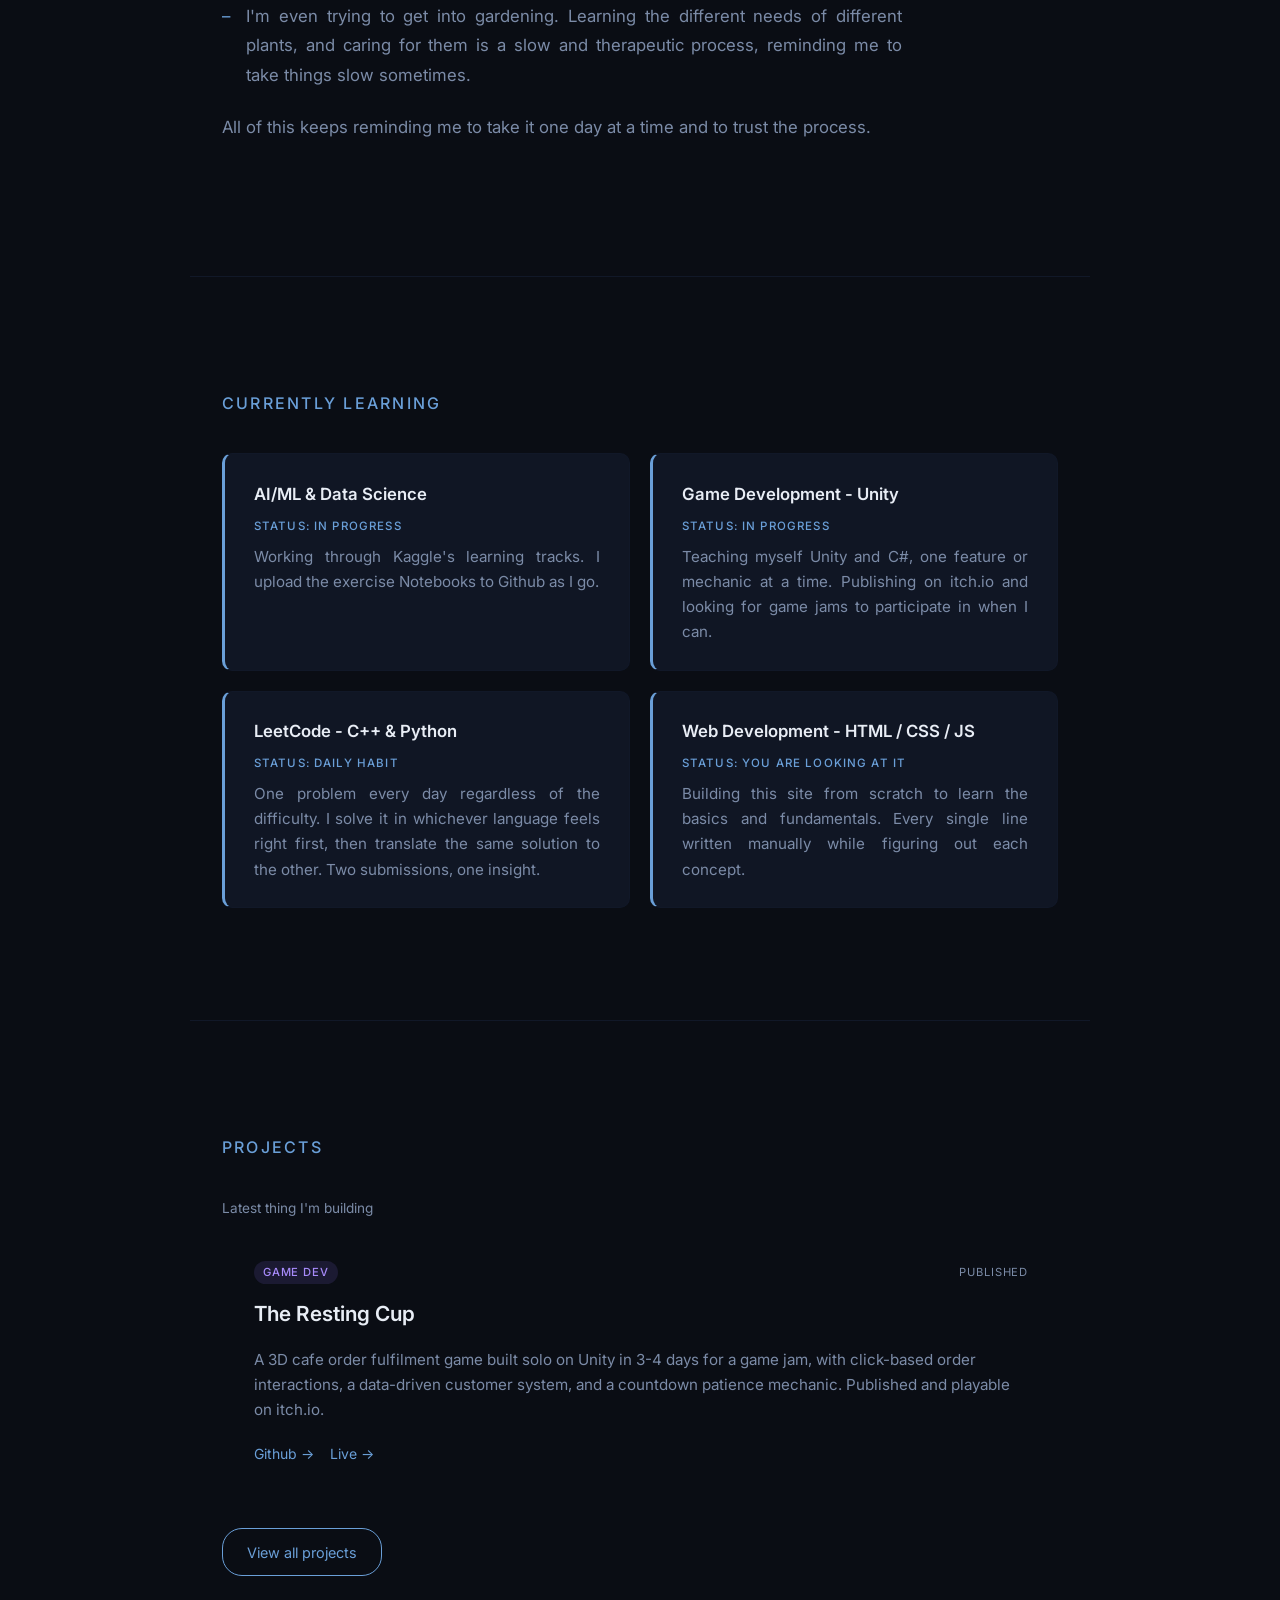
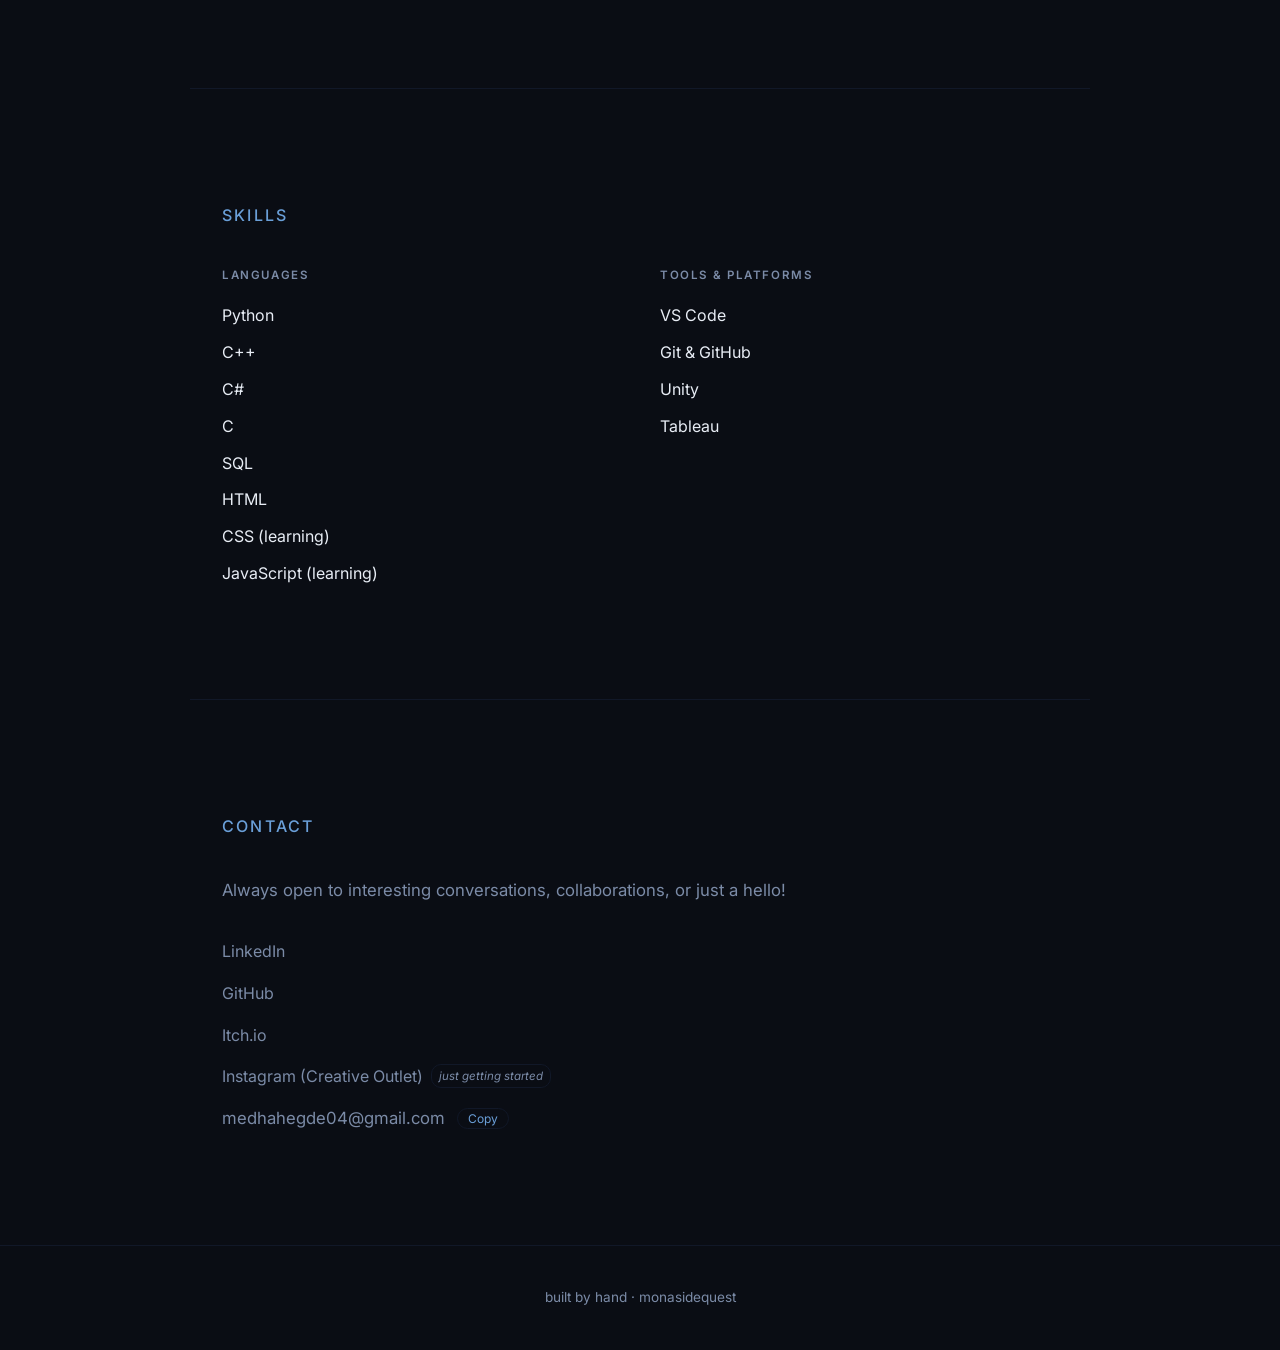
==== commit 1279eada: "chore: update listed skills and tools" ====
--- a/index.html
+++ b/index.html
@@ -122,6 +122,8 @@
                         <li>Python</li>
                         <li>C++</li>
                         <li>C#</li>
+                        <li>C</li>
+                        <li>SQL</li>
                         <li>HTML</li>
                         <li>CSS (learning)</li>
                         <li>JavaScript (learning)</li>
@@ -131,9 +133,10 @@
                 <div class="skill-group reveal">
                     <h3>Tools & Platforms</h3>
                     <ul>
-                        <li>Unity</li>
                         <li>VS Code</li>
                         <li>Git & GitHub</li>
+                        <li>Unity</li>
+                        <li>Tableau</li>
                     </ul>
                 </div>
             </div>
